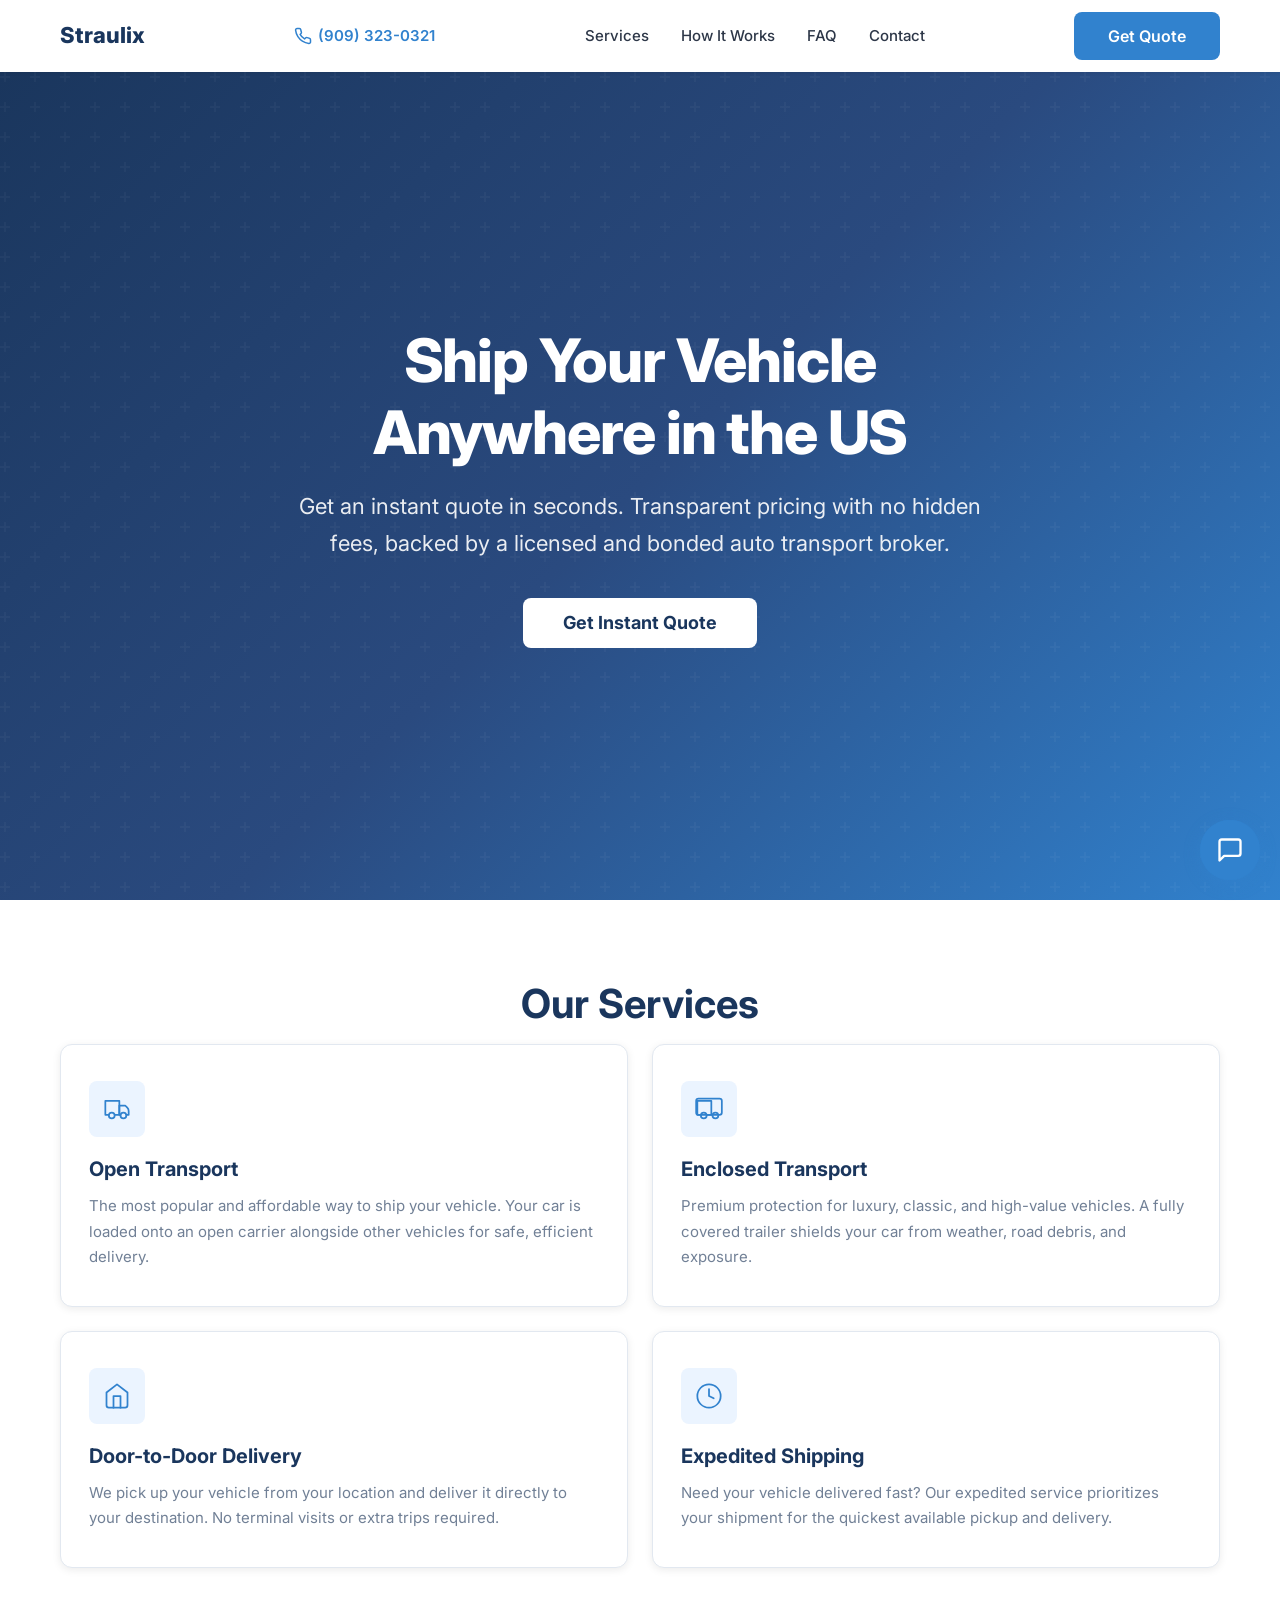
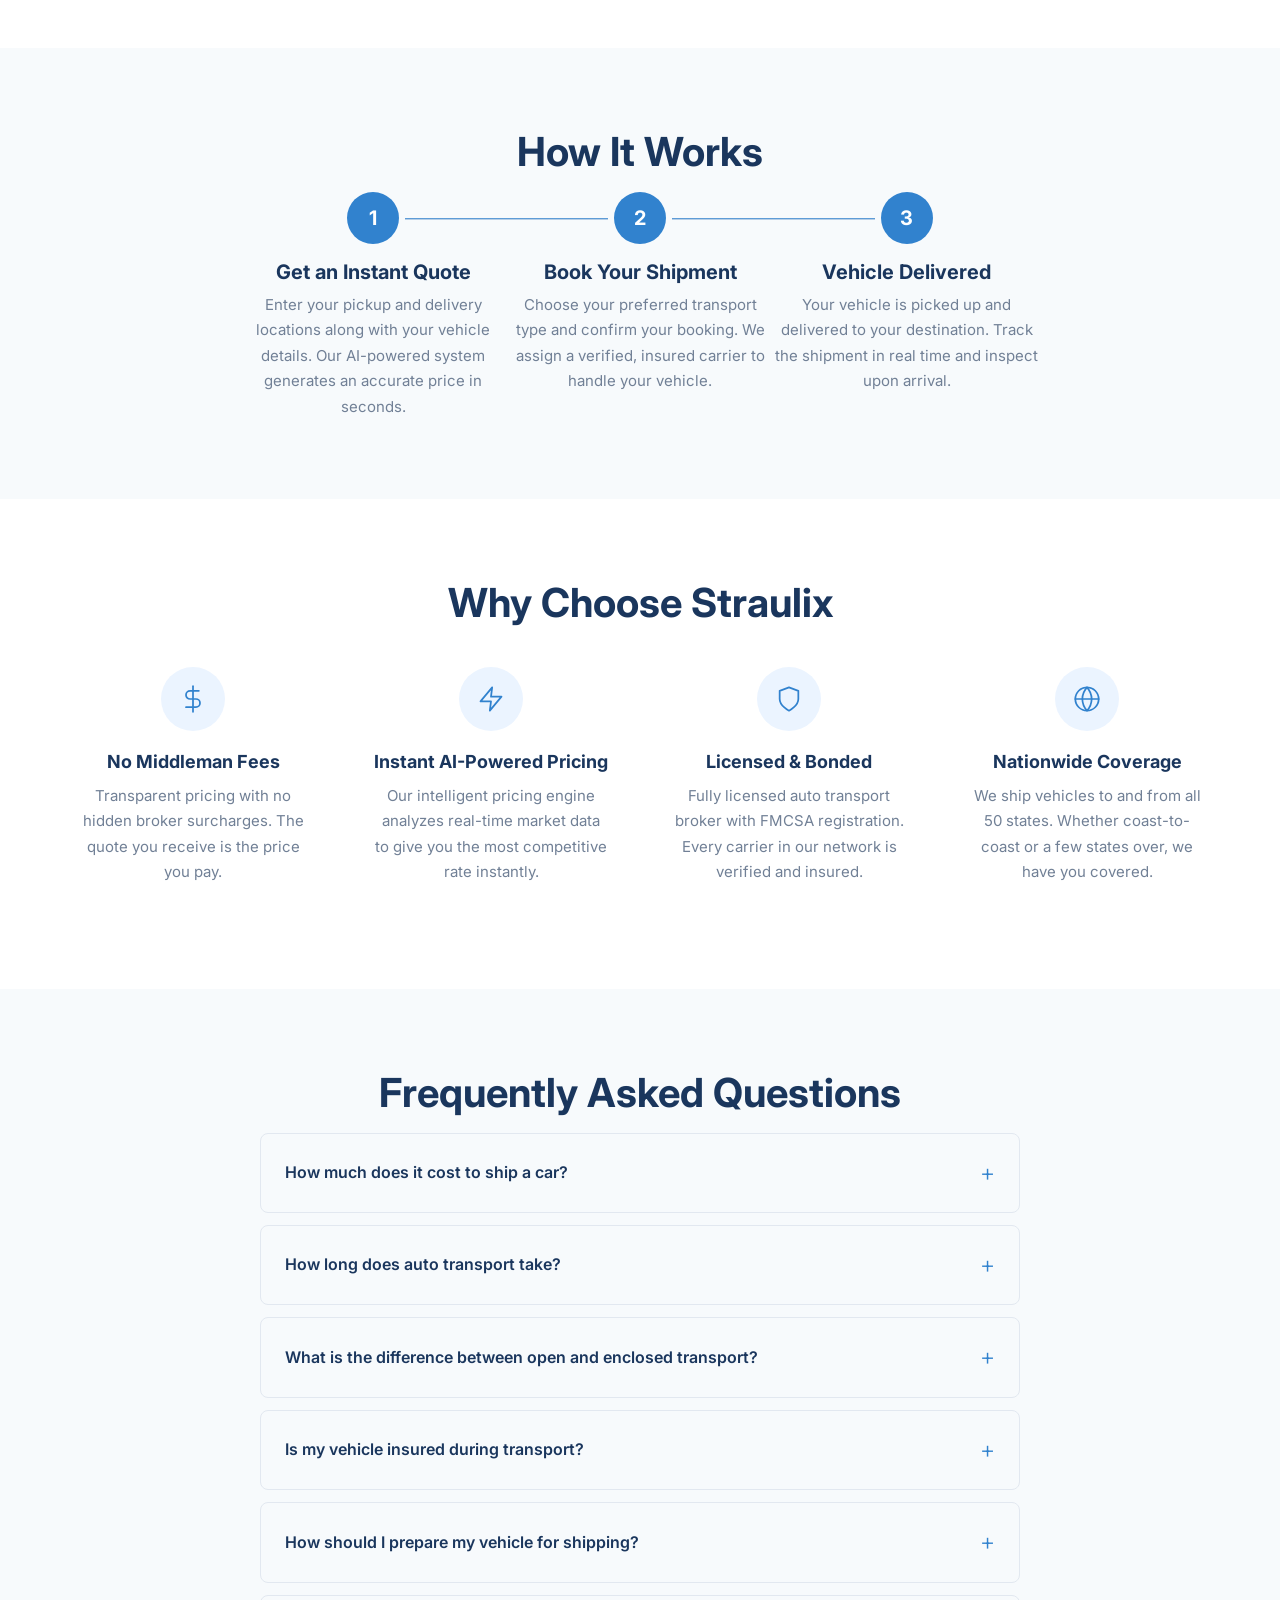
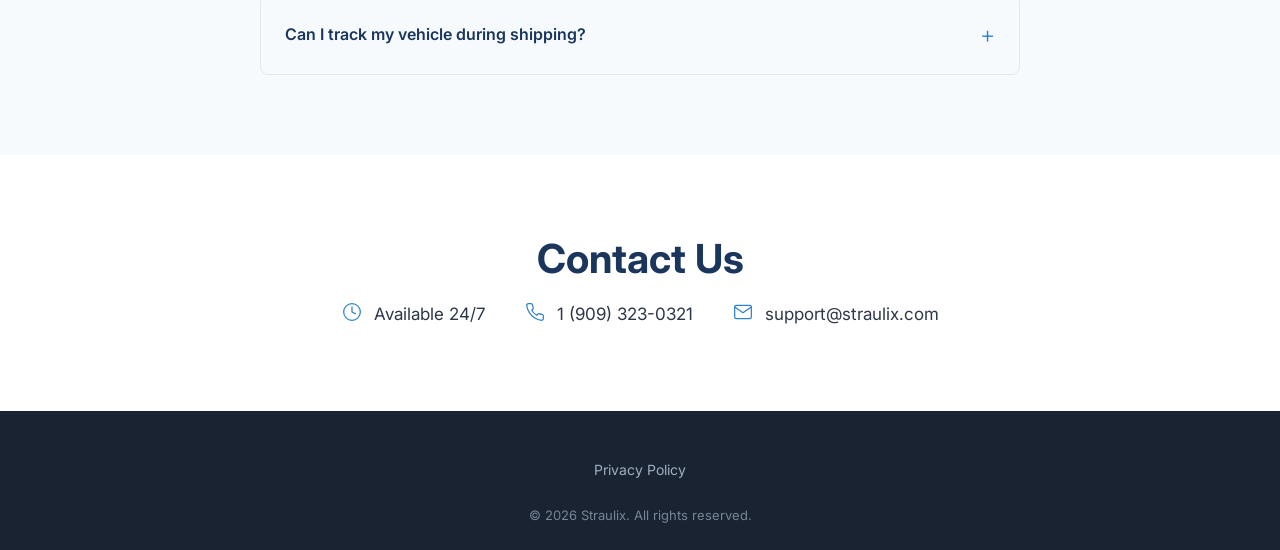
==== index.html @ c7e6e424 "deploy 2026-04-03_19:57:58" ====
<!DOCTYPE html>
<html lang="en">
<head>
	<meta charset="UTF-8">
	<meta name="viewport" content="width=device-width, initial-scale=1.0">
	<title>Straulix - Ship Your Vehicle Anywhere in the US | Licensed Auto Transport Broker</title>
	<meta name="description" content="Straulix is a licensed US auto transport broker offering instant AI-powered quotes, open and enclosed transport, door-to-door delivery, and expedited shipping with no hidden fees.">
	<meta name="robots" content="index, follow">
	<link rel="canonical" href="https://straulix.com/">

	<!-- Open Graph -->
	<meta property="og:type" content="website">
	<meta property="og:title" content="Straulix - Ship Your Vehicle Anywhere in the US">
	<meta property="og:description" content="Licensed US auto transport broker. Get instant AI-powered quotes with no hidden fees. Open and enclosed transport, door-to-door delivery, expedited shipping.">
	<meta property="og:url" content="https://straulix.com/">
	<meta property="og:site_name" content="Straulix">
	<meta property="og:locale" content="en_US">
	<meta property="og:image" content="https://straulix.com/img/og-image.jpg">
	<meta property="og:image:width" content="1200">
	<meta property="og:image:height" content="630">

	<!-- Twitter Card -->
	<meta name="twitter:card" content="summary_large_image">
	<meta name="twitter:title" content="Straulix - Ship Your Vehicle Anywhere in the US">
	<meta name="twitter:description" content="Licensed US auto transport broker. Instant AI-powered quotes, no hidden fees. Open and enclosed transport nationwide.">
	<meta name="twitter:image" content="https://straulix.com/img/og-image.jpg">

	<!-- Sitemap & Robots -->
	<link rel="sitemap" type="application/xml" href="/sitemap.xml">

	<!-- Preconnect to font origins -->
	<link rel="preconnect" href="https://fonts.googleapis.com">
	<link rel="preconnect" href="https://fonts.gstatic.com" crossorigin>
	<link href="https://fonts.googleapis.com/css2?family=Inter:wght@400;500;600;700;800&display=swap" rel="stylesheet">

	<!-- Critical inline CSS for above-fold rendering -->
	<style>
		*,*::before,*::after{box-sizing:border-box;margin:0;padding:0}
		body{font-family:'Inter',system-ui,-apple-system,sans-serif;line-height:1.6;color:#2d3748}
		.header{position:fixed;top:0;left:0;width:100%;height:72px;background:#fff;box-shadow:0 1px 4px rgba(0,0,0,0.08);z-index:1000}
		.header .container{display:flex;align-items:center;justify-content:space-between;height:100%;max-width:1200px;margin:0 auto;padding:0 20px}
		.header__logo{font-size:1.375rem;font-weight:800;color:#1a365d;text-decoration:none}
		.header__phone{display:flex;align-items:center;gap:6px;font-size:0.9375rem;font-weight:600;color:#3182ce;text-decoration:none;white-space:nowrap}
		.header__nav{display:flex;align-items:center;gap:32px}
		.header__nav-link{font-size:0.9375rem;font-weight:500;color:#2d3748;text-decoration:none}
		.header__hamburger{display:none}
		.btn{display:inline-flex;align-items:center;justify-content:center;padding:14px 32px;font-size:1rem;font-weight:600;background:#3182ce;color:#fff;border:none;border-radius:8px;cursor:pointer;text-decoration:none;line-height:1}
		.hero{min-height:calc(100vh - 72px);margin-top:72px;display:flex;align-items:center;justify-content:center;background:linear-gradient(135deg,#1a365d 0%,#2a4a7f 50%,#3182ce 100%);color:#fff;text-align:center;padding:60px 20px}
		.hero__content{max-width:720px}
		.hero__title{font-size:3rem;font-weight:800;color:#fff;margin-bottom:20px;line-height:1.2}
		.hero__subtitle{font-size:1.25rem;opacity:0.9;margin-bottom:36px;line-height:1.7}
		@media(max-width:767px){.header{height:60px}.header__phone{font-size:0.8125rem}.header__nav{display:none}.hero{min-height:auto;margin-top:60px;padding:48px 20px}.hero__title{font-size:2rem}.hero__subtitle{font-size:1rem}}
	</style>

	<!-- Main stylesheet -->
	<link rel="stylesheet" href="css/style.css">

	<!-- Structured Data: LocalBusiness -->
	<script type="application/ld+json">
	{
		"@context": "https://schema.org",
		"@type": "LocalBusiness",
		"name": "Straulix",
		"description": "Licensed US auto transport broker offering instant AI-powered quotes, open and enclosed transport, door-to-door delivery, and expedited shipping.",
		"url": "https://straulix.com",
		"telephone": "+1-909-323-0321",
		"email": "support@straulix.com",
		"address": {
			"@type": "PostalAddress",
			"addressCountry": "US"
		},
		"openingHoursSpecification": [
			{
				"@type": "OpeningHoursSpecification",
				"dayOfWeek": ["Monday", "Tuesday", "Wednesday", "Thursday", "Friday", "Saturday", "Sunday"],
				"opens": "00:00",
				"closes": "23:59"
			}
		],
		"priceRange": "$$",
		"areaServed": {
			"@type": "Country",
			"name": "United States"
		},
		"sameAs": []
	}
	</script>

	<!-- Structured Data: WebSite -->
	<script type="application/ld+json">
	{
		"@context": "https://schema.org",
		"@type": "WebSite",
		"name": "Straulix",
		"url": "https://straulix.com",
		"description": "Licensed US auto transport broker with instant AI-powered pricing.",
		"potentialAction": {
			"@type": "SearchAction",
			"target": "https://straulix.com/?q={search_term_string}",
			"query-input": "required name=search_term_string"
		}
	}
	</script>

	<!-- Structured Data: FAQPage -->
	<script type="application/ld+json">
	{
		"@context": "https://schema.org",
		"@type": "FAQPage",
		"mainEntity": [
			{
				"@type": "Question",
				"name": "How much does it cost to ship a car?",
				"acceptedAnswer": {
					"@type": "Answer",
					"text": "The cost of shipping a car depends on several factors including distance, vehicle size and weight, transport type (open or enclosed), time of year, and route popularity. Short-distance shipments typically start around $300, while cross-country transport ranges from $800 to $1,500 or more. Use our instant quote tool for an accurate price."
				}
			},
			{
				"@type": "Question",
				"name": "How long does auto transport take?",
				"acceptedAnswer": {
					"@type": "Answer",
					"text": "Transit times depend on the distance and route. Local shipments (under 500 miles) usually take 1 to 3 days. Cross-country transport (1,000 to 3,000 miles) typically takes 5 to 10 days. Expedited shipping options are available for faster delivery."
				}
			},
			{
				"@type": "Question",
				"name": "What is the difference between open and enclosed transport?",
				"acceptedAnswer": {
					"@type": "Answer",
					"text": "Open transport uses an open-air carrier, which is the most common and affordable option. Your vehicle is exposed to weather and road debris but is safely secured. Enclosed transport uses a fully covered trailer that shields your vehicle from all elements, making it ideal for luxury, classic, or high-value vehicles."
				}
			},
			{
				"@type": "Question",
				"name": "Is my vehicle insured during transport?",
				"acceptedAnswer": {
					"@type": "Answer",
					"text": "Yes. All carriers in our network carry cargo insurance that covers your vehicle during transit. We verify insurance documentation before assigning any carrier. You will receive proof of insurance and a Bill of Lading before pickup."
				}
			},
			{
				"@type": "Question",
				"name": "How should I prepare my vehicle for shipping?",
				"acceptedAnswer": {
					"@type": "Answer",
					"text": "Remove all personal belongings from the vehicle. Keep the fuel tank at about one-quarter full. Disable any toll transponders and aftermarket alarms. Note any existing damage and take photos for your records. Ensure the vehicle starts and runs so it can be loaded onto the carrier."
				}
			},
			{
				"@type": "Question",
				"name": "Can I track my vehicle during shipping?",
				"acceptedAnswer": {
					"@type": "Answer",
					"text": "Yes. Once your vehicle is picked up, you will receive tracking updates so you can monitor the progress of your shipment. Our support team is also available to provide status updates at any time during transit."
				}
			}
		]
	}
	</script>

	<!-- Structured Data: HowTo -->
	<script type="application/ld+json">
	{
		"@context": "https://schema.org",
		"@type": "HowTo",
		"name": "How to Ship Your Vehicle with Straulix",
		"description": "Ship your vehicle anywhere in the US in three simple steps using Straulix auto transport brokerage.",
		"step": [
			{
				"@type": "HowToStep",
				"position": 1,
				"name": "Get an Instant Quote",
				"text": "Enter your pickup and delivery locations along with your vehicle details to receive an instant, AI-powered price quote with no obligations."
			},
			{
				"@type": "HowToStep",
				"position": 2,
				"name": "Book Your Shipment",
				"text": "Choose your preferred transport option and confirm your booking. We assign a verified, insured carrier to handle your vehicle."
			},
			{
				"@type": "HowToStep",
				"position": 3,
				"name": "Vehicle Delivered",
				"text": "Your vehicle is picked up and delivered to your destination. Track the shipment in real time and inspect your vehicle upon arrival."
			}
		]
	}
	</script>
</head>
<body>

	<!-- Header / Navigation -->
	<header class="header" role="banner">
		<div class="container">
			<a href="/" class="header__logo" aria-label="Straulix Home">Straulix</a>
			<a href="tel:+19093230321" class="header__phone" aria-label="Call us">
				<svg xmlns="http://www.w3.org/2000/svg" width="18" height="18" viewBox="0 0 24 24" fill="none" stroke="currentColor" stroke-width="2" stroke-linecap="round" stroke-linejoin="round"><path d="M22 16.92v3a2 2 0 0 1-2.18 2 19.79 19.79 0 0 1-8.63-3.07 19.5 19.5 0 0 1-6-6 19.79 19.79 0 0 1-3.07-8.67A2 2 0 0 1 4.11 2h3a2 2 0 0 1 2 1.72 12.84 12.84 0 0 0 .7 2.81 2 2 0 0 1-.45 2.11L8.09 9.91a16 16 0 0 0 6 6l1.27-1.27a2 2 0 0 1 2.11-.45 12.84 12.84 0 0 0 2.81.7A2 2 0 0 1 22 16.92z"/></svg>
				(909) 323-0321
			</a>
			<nav class="header__nav" role="navigation" aria-label="Main navigation">
				<a href="#services" class="header__nav-link">Services</a>
				<a href="#how-it-works" class="header__nav-link">How It Works</a>
				<a href="#faq" class="header__nav-link">FAQ</a>
				<a href="#contact" class="header__nav-link">Contact</a>
			</nav>
			<button type="button" class="btn header__cta" onclick="document.querySelector('.chat-widget-toggle').click()">Get Quote</button>
			<button class="header__hamburger" aria-label="Toggle menu" aria-expanded="false">
				<span></span>
				<span></span>
				<span></span>
			</button>
		</div>
	</header>

	<main>

		<!-- Hero Section -->
		<section class="hero" aria-labelledby="hero-title">
			<div class="hero__content">
				<h1 id="hero-title" class="hero__title">Ship Your Vehicle Anywhere in the US</h1>
				<p class="hero__subtitle">
					Get an instant quote in seconds. Transparent pricing with no hidden fees,
					backed by a licensed and bonded auto transport broker.
				</p>
				<button type="button" class="hero__cta" onclick="document.querySelector('.chat-widget-toggle').click()">Get Instant Quote</button>
			</div>
		</section>

		<!-- Services Section -->
		<section id="services" class="section" aria-labelledby="services-title">
			<div class="container">
				<h2 id="services-title" class="section__title">Our Services</h2>
				<div class="services__grid">

					<article class="services__card">
						<div class="services__icon" aria-hidden="true">
							<svg xmlns="http://www.w3.org/2000/svg" width="28" height="28" viewBox="0 0 24 24" fill="none" stroke="currentColor" stroke-width="1.5" stroke-linecap="round" stroke-linejoin="round">
								<path d="M10 17h4V5H2v12h3"/>
								<path d="M20 17h2v-3.34a4 4 0 0 0-1.17-2.83L19 9h-5v8h1"/>
								<circle cx="7.5" cy="17.5" r="2.5"/>
								<circle cx="17.5" cy="17.5" r="2.5"/>
							</svg>
						</div>
						<h3 class="services__card-title">Open Transport</h3>
						<p class="services__card-desc">
							The most popular and affordable way to ship your vehicle. Your car is loaded onto
							an open carrier alongside other vehicles for safe, efficient delivery.
						</p>
					</article>

					<article class="services__card">
						<div class="services__icon" aria-hidden="true">
							<svg xmlns="http://www.w3.org/2000/svg" width="28" height="28" viewBox="0 0 24 24" fill="none" stroke="currentColor" stroke-width="1.5" stroke-linecap="round" stroke-linejoin="round">
								<rect x="1" y="3" width="22" height="14" rx="2" ry="2"/>
								<path d="M10 17h4V5H2v12h3"/>
								<circle cx="7.5" cy="17.5" r="2.5"/>
								<circle cx="17.5" cy="17.5" r="2.5"/>
							</svg>
						</div>
						<h3 class="services__card-title">Enclosed Transport</h3>
						<p class="services__card-desc">
							Premium protection for luxury, classic, and high-value vehicles. A fully covered
							trailer shields your car from weather, road debris, and exposure.
						</p>
					</article>

					<article class="services__card">
						<div class="services__icon" aria-hidden="true">
							<svg xmlns="http://www.w3.org/2000/svg" width="28" height="28" viewBox="0 0 24 24" fill="none" stroke="currentColor" stroke-width="1.5" stroke-linecap="round" stroke-linejoin="round">
								<path d="M3 9l9-7 9 7v11a2 2 0 0 1-2 2H5a2 2 0 0 1-2-2z"/>
								<polyline points="9 22 9 12 15 12 15 22"/>
							</svg>
						</div>
						<h3 class="services__card-title">Door-to-Door Delivery</h3>
						<p class="services__card-desc">
							We pick up your vehicle from your location and deliver it directly to your
							destination. No terminal visits or extra trips required.
						</p>
					</article>

					<article class="services__card">
						<div class="services__icon" aria-hidden="true">
							<svg xmlns="http://www.w3.org/2000/svg" width="28" height="28" viewBox="0 0 24 24" fill="none" stroke="currentColor" stroke-width="1.5" stroke-linecap="round" stroke-linejoin="round">
								<circle cx="12" cy="12" r="10"/>
								<polyline points="12 6 12 12 16 14"/>
							</svg>
						</div>
						<h3 class="services__card-title">Expedited Shipping</h3>
						<p class="services__card-desc">
							Need your vehicle delivered fast? Our expedited service prioritizes your
							shipment for the quickest available pickup and delivery.
						</p>
					</article>

				</div>
			</div>
		</section>

		<!-- How It Works Section -->
		<section id="how-it-works" class="section section--alt" aria-labelledby="how-it-works-title">
			<div class="container">
				<h2 id="how-it-works-title" class="section__title">How It Works</h2>
				<div class="how-it-works__steps">

					<div class="how-it-works__step">
						<span class="how-it-works__number" aria-hidden="true">1</span>
						<div class="how-it-works__step-content">
							<h3 class="how-it-works__step-title">Get an Instant Quote</h3>
							<p class="how-it-works__step-desc">
								Enter your pickup and delivery locations along with your vehicle details.
								Our AI-powered system generates an accurate price in seconds.
							</p>
						</div>
					</div>

					<div class="how-it-works__step">
						<span class="how-it-works__number" aria-hidden="true">2</span>
						<div class="how-it-works__step-content">
							<h3 class="how-it-works__step-title">Book Your Shipment</h3>
							<p class="how-it-works__step-desc">
								Choose your preferred transport type and confirm your booking.
								We assign a verified, insured carrier to handle your vehicle.
							</p>
						</div>
					</div>

					<div class="how-it-works__step">
						<span class="how-it-works__number" aria-hidden="true">3</span>
						<div class="how-it-works__step-content">
							<h3 class="how-it-works__step-title">Vehicle Delivered</h3>
							<p class="how-it-works__step-desc">
								Your vehicle is picked up and delivered to your destination.
								Track the shipment in real time and inspect upon arrival.
							</p>
						</div>
					</div>

				</div>
			</div>
		</section>

		<!-- Why Choose Us Section -->
		<section class="section" aria-labelledby="why-choose-title">
			<div class="container">
				<h2 id="why-choose-title" class="section__title">Why Choose Straulix</h2>
				<div class="why-choose__grid">

					<div class="why-choose__item">
						<div class="why-choose__icon" aria-hidden="true">
							<svg xmlns="http://www.w3.org/2000/svg" width="28" height="28" viewBox="0 0 24 24" fill="none" stroke="currentColor" stroke-width="1.5" stroke-linecap="round" stroke-linejoin="round">
								<line x1="12" y1="1" x2="12" y2="23"/>
								<path d="M17 5H9.5a3.5 3.5 0 0 0 0 7h5a3.5 3.5 0 0 1 0 7H6"/>
							</svg>
						</div>
						<h3 class="why-choose__title">No Middleman Fees</h3>
						<p class="why-choose__desc">
							Transparent pricing with no hidden broker surcharges. The quote you
							receive is the price you pay.
						</p>
					</div>

					<div class="why-choose__item">
						<div class="why-choose__icon" aria-hidden="true">
							<svg xmlns="http://www.w3.org/2000/svg" width="28" height="28" viewBox="0 0 24 24" fill="none" stroke="currentColor" stroke-width="1.5" stroke-linecap="round" stroke-linejoin="round">
								<polygon points="13 2 3 14 12 14 11 22 21 10 12 10 13 2"/>
							</svg>
						</div>
						<h3 class="why-choose__title">Instant AI-Powered Pricing</h3>
						<p class="why-choose__desc">
							Our intelligent pricing engine analyzes real-time market data to give you
							the most competitive rate instantly.
						</p>
					</div>

					<div class="why-choose__item">
						<div class="why-choose__icon" aria-hidden="true">
							<svg xmlns="http://www.w3.org/2000/svg" width="28" height="28" viewBox="0 0 24 24" fill="none" stroke="currentColor" stroke-width="1.5" stroke-linecap="round" stroke-linejoin="round">
								<path d="M12 22s8-4 8-10V5l-8-3-8 3v7c0 6 8 10 8 10z"/>
							</svg>
						</div>
						<h3 class="why-choose__title">Licensed &amp; Bonded</h3>
						<p class="why-choose__desc">
							Fully licensed auto transport broker with FMCSA registration. Every carrier
							in our network is verified and insured.
						</p>
					</div>

					<div class="why-choose__item">
						<div class="why-choose__icon" aria-hidden="true">
							<svg xmlns="http://www.w3.org/2000/svg" width="28" height="28" viewBox="0 0 24 24" fill="none" stroke="currentColor" stroke-width="1.5" stroke-linecap="round" stroke-linejoin="round">
								<circle cx="12" cy="12" r="10"/>
								<line x1="2" y1="12" x2="22" y2="12"/>
								<path d="M12 2a15.3 15.3 0 0 1 4 10 15.3 15.3 0 0 1-4 10 15.3 15.3 0 0 1-4-10 15.3 15.3 0 0 1 4-10z"/>
							</svg>
						</div>
						<h3 class="why-choose__title">Nationwide Coverage</h3>
						<p class="why-choose__desc">
							We ship vehicles to and from all 50 states. Whether coast-to-coast or
							a few states over, we have you covered.
						</p>
					</div>

				</div>
			</div>
		</section>

		<!-- FAQ Section -->
		<section id="faq" class="section section--alt" aria-labelledby="faq-title">
			<div class="container">
				<h2 id="faq-title" class="section__title">Frequently Asked Questions</h2>
				<div class="faq__list">

					<details class="faq__item">
						<summary class="faq__question">How much does it cost to ship a car?</summary>
						<div class="faq__answer">
							<p>
								The cost of shipping a car depends on several factors including distance,
								vehicle size and weight, transport type (open or enclosed), time of year,
								and route popularity. Short-distance shipments typically start around $300,
								while cross-country transport ranges from $800 to $1,500 or more.
								Use our instant quote tool for an accurate price.
							</p>
						</div>
					</details>

					<details class="faq__item">
						<summary class="faq__question">How long does auto transport take?</summary>
						<div class="faq__answer">
							<p>
								Transit times depend on the distance and route. Local shipments (under 500 miles)
								usually take 1 to 3 days. Cross-country transport (1,000 to 3,000 miles) typically
								takes 5 to 10 days. Expedited shipping options are available for faster delivery.
							</p>
						</div>
					</details>

					<details class="faq__item">
						<summary class="faq__question">What is the difference between open and enclosed transport?</summary>
						<div class="faq__answer">
							<p>
								Open transport uses an open-air carrier, which is the most common and affordable option.
								Your vehicle is exposed to weather and road debris but is safely secured. Enclosed
								transport uses a fully covered trailer that shields your vehicle from all elements,
								making it ideal for luxury, classic, or high-value vehicles.
							</p>
						</div>
					</details>

					<details class="faq__item">
						<summary class="faq__question">Is my vehicle insured during transport?</summary>
						<div class="faq__answer">
							<p>
								Yes. All carriers in our network carry cargo insurance that covers your vehicle
								during transit. We verify insurance documentation before assigning any carrier.
								You will receive proof of insurance and a Bill of Lading before pickup.
							</p>
						</div>
					</details>

					<details class="faq__item">
						<summary class="faq__question">How should I prepare my vehicle for shipping?</summary>
						<div class="faq__answer">
							<p>
								Remove all personal belongings from the vehicle. Keep the fuel tank at about
								one-quarter full. Disable any toll transponders and aftermarket alarms. Note any
								existing damage and take photos for your records. Ensure the vehicle starts and
								runs so it can be loaded onto the carrier.
							</p>
						</div>
					</details>

					<details class="faq__item">
						<summary class="faq__question">Can I track my vehicle during shipping?</summary>
						<div class="faq__answer">
							<p>
								Yes. Once your vehicle is picked up, you will receive tracking updates so you can
								monitor the progress of your shipment. Our support team is also available to provide
								status updates at any time during transit.
							</p>
						</div>
					</details>

				</div>
			</div>
		</section>

		<!-- Contact Section -->
		<section id="contact" class="section contact" aria-labelledby="contact-title">
			<div class="container">
				<h2 id="contact-title" class="section__title">Contact Us</h2>
				<div class="contact__info">

					<div class="contact__item">
						<span class="contact__item-icon" aria-hidden="true">
							<svg xmlns="http://www.w3.org/2000/svg" width="20" height="20" viewBox="0 0 24 24" fill="none" stroke="currentColor" stroke-width="1.5" stroke-linecap="round" stroke-linejoin="round">
								<circle cx="12" cy="12" r="10"/>
								<polyline points="12 6 12 12 16 14"/>
							</svg>
						</span>
						<span>Available 24/7</span>
					</div>

					<div class="contact__item">
						<span class="contact__item-icon" aria-hidden="true">
							<svg xmlns="http://www.w3.org/2000/svg" width="20" height="20" viewBox="0 0 24 24" fill="none" stroke="currentColor" stroke-width="1.5" stroke-linecap="round" stroke-linejoin="round">
								<path d="M22 16.92v3a2 2 0 0 1-2.18 2 19.79 19.79 0 0 1-8.63-3.07 19.5 19.5 0 0 1-6-6 19.79 19.79 0 0 1-3.07-8.67A2 2 0 0 1 4.11 2h3a2 2 0 0 1 2 1.72 12.84 12.84 0 0 0 .7 2.81 2 2 0 0 1-.45 2.11L8.09 9.91a16 16 0 0 0 6 6l1.27-1.27a2 2 0 0 1 2.11-.45 12.84 12.84 0 0 0 2.81.7A2 2 0 0 1 22 16.92z"/>
							</svg>
						</span>
						<a href="tel:+19093230321">1 (909) 323-0321</a>
					</div>

					<div class="contact__item">
						<span class="contact__item-icon" aria-hidden="true">
							<svg xmlns="http://www.w3.org/2000/svg" width="20" height="20" viewBox="0 0 24 24" fill="none" stroke="currentColor" stroke-width="1.5" stroke-linecap="round" stroke-linejoin="round">
								<path d="M4 4h16c1.1 0 2 .9 2 2v12c0 1.1-.9 2-2 2H4c-1.1 0-2-.9-2-2V6c0-1.1.9-2 2-2z"/>
								<polyline points="22,6 12,13 2,6"/>
							</svg>
						</span>
						<a href="mailto:support@straulix.com">support@straulix.com</a>
					</div>

				</div>
			</div>
		</section>

	</main>

	<!-- Footer -->
	<footer class="footer" role="contentinfo">
		<div class="container">
			<div class="footer__links">
				<a href="/privacy.html" class="footer__link">Privacy Policy</a>
			</div>
			<p class="footer__copy">&copy; 2026 Straulix. All rights reserved.</p>
		</div>
	</footer>

	<!-- Chatbot Widget Container -->
	<div id="chat-widget-root" class="chat-widget-container" aria-label="Chat widget"></div>

	<!-- Chatbot Widget Script -->
	<script src="js/chat-widget.js" defer></script>

</body>
</html>
---- css/style.css ----
/* ============================================================
   Straulix Auto Transport - Main Stylesheet
   ============================================================ */

/* ----- CSS Custom Properties ----- */
:root {
	--color-primary: #1a365d;
	--color-primary-light: #2a4a7f;
	--color-accent: #3182ce;
	--color-accent-hover: #2b6cb0;
	--color-accent-light: #ebf4ff;
	--color-white: #ffffff;
	--color-bg-alt: #f7fafc;
	--color-text: #2d3748;
	--color-text-light: #718096;
	--color-border: #e2e8f0;
	--color-footer-bg: #1a2332;
	--color-footer-text: #a0aec0;
	--color-shadow: rgba(0, 0, 0, 0.08);
	--color-shadow-heavy: rgba(0, 0, 0, 0.15);

	--font-family:
		'Inter', -apple-system, BlinkMacSystemFont, 'Segoe UI', Roboto, Oxygen,
		Ubuntu, Cantarell, 'Helvetica Neue', sans-serif;

	--header-height: 72px;
	--container-width: 1200px;
	--radius: 8px;
	--radius-lg: 12px;
	--transition: 0.3s ease;
}

/* ----- Reset & Base ----- */
*,
*::before,
*::after {
	box-sizing: border-box;
	margin: 0;
	padding: 0;
}

html {
	scroll-behavior: smooth;
	-webkit-text-size-adjust: 100%;
}

body {
	font-family: var(--font-family);
	font-size: 16px;
	line-height: 1.6;
	color: var(--color-text);
	background-color: var(--color-white);
	-webkit-font-smoothing: antialiased;
	-moz-osx-font-smoothing: grayscale;
}

img {
	max-width: 100%;
	height: auto;
	display: block;
}

a {
	color: var(--color-accent);
	text-decoration: none;
	transition: color var(--transition);
}

a:hover {
	color: var(--color-accent-hover);
}

ul,
ol {
	list-style: none;
}

h1,
h2,
h3,
h4,
h5,
h6 {
	line-height: 1.2;
	font-weight: 700;
	color: var(--color-primary);
}

/* ----- Utility Classes ----- */
.container {
	width: 100%;
	max-width: var(--container-width);
	margin: 0 auto;
	padding: 0 20px;
}

.section {
	padding: 80px 0;
}

.section--alt {
	background-color: var(--color-bg-alt);
}

.section__title {
	font-size: 2rem;
	text-align: center;
	margin-bottom: 16px;
}

.section__subtitle {
	font-size: 1.125rem;
	text-align: center;
	color: var(--color-text-light);
	max-width: 640px;
	margin: 0 auto 48px;
}

.btn {
	display: inline-flex;
	align-items: center;
	justify-content: center;
	padding: 14px 32px;
	font-family: var(--font-family);
	font-size: 1rem;
	font-weight: 600;
	border: 2px solid transparent;
	border-radius: var(--radius);
	cursor: pointer;
	transition:
		background-color var(--transition),
		color var(--transition),
		border-color var(--transition),
		transform var(--transition),
		box-shadow var(--transition);
	background-color: var(--color-accent);
	color: var(--color-white);
	line-height: 1;
}

.btn:hover {
	background-color: var(--color-accent-hover);
	transform: translateY(-1px);
	box-shadow: 0 4px 12px rgba(49, 130, 206, 0.35);
}

.btn:active {
	transform: translateY(0);
}

.btn-outline {
	display: inline-flex;
	align-items: center;
	justify-content: center;
	padding: 14px 32px;
	font-family: var(--font-family);
	font-size: 1rem;
	font-weight: 600;
	border: 2px solid var(--color-accent);
	border-radius: var(--radius);
	cursor: pointer;
	transition:
		background-color var(--transition),
		color var(--transition),
		border-color var(--transition),
		transform var(--transition);
	background-color: transparent;
	color: var(--color-accent);
	line-height: 1;
}

.btn-outline:hover {
	background-color: var(--color-accent);
	color: var(--color-white);
	transform: translateY(-1px);
}

.btn-outline:active {
	transform: translateY(0);
}

.visually-hidden {
	position: absolute;
	width: 1px;
	height: 1px;
	padding: 0;
	margin: -1px;
	overflow: hidden;
	clip: rect(0, 0, 0, 0);
	white-space: nowrap;
	border: 0;
}

/* ============================================================
   1. Header / Navigation
   ============================================================ */
.header {
	position: fixed;
	top: 0;
	left: 0;
	width: 100%;
	height: var(--header-height);
	background-color: var(--color-white);
	box-shadow: 0 1px 4px var(--color-shadow);
	z-index: 1000;
}

.header .container {
	display: flex;
	align-items: center;
	justify-content: space-between;
	height: 100%;
}

.header__logo {
	display: flex;
	align-items: center;
	gap: 10px;
	font-size: 1.375rem;
	font-weight: 800;
	color: var(--color-primary);
	text-decoration: none;
	flex-shrink: 0;
}

.header__logo img {
	height: 40px;
	width: auto;
}

.header__nav {
	display: flex;
	align-items: center;
	gap: 32px;
}

.header__nav-link {
	font-size: 0.9375rem;
	font-weight: 500;
	color: var(--color-text);
	text-decoration: none;
	position: relative;
	padding: 4px 0;
}

.header__nav-link::after {
	content: '';
	position: absolute;
	bottom: -2px;
	left: 0;
	width: 0;
	height: 2px;
	background-color: var(--color-accent);
	transition: width var(--transition);
}

.header__nav-link:hover {
	color: var(--color-accent);
}

.header__nav-link:hover::after {
	width: 100%;
}

.header__phone {
	display: flex;
	align-items: center;
	gap: 6px;
	font-size: 0.9375rem;
	font-weight: 600;
	color: var(--color-accent);
	text-decoration: none;
	white-space: nowrap;
	transition: color var(--transition);
}

.header__phone:hover {
	color: var(--color-accent-hover);
}

.header__phone svg {
	flex-shrink: 0;
}

.header__cta {
	flex-shrink: 0;
}

/* Hamburger Menu */
.header__hamburger {
	display: none;
	flex-direction: column;
	justify-content: center;
	gap: 5px;
	width: 32px;
	height: 32px;
	background: none;
	border: none;
	cursor: pointer;
	padding: 0;
}

.header__hamburger span {
	display: block;
	width: 24px;
	height: 2px;
	background-color: var(--color-primary);
	border-radius: 2px;
	transition:
		transform var(--transition),
		opacity var(--transition);
}

.header__hamburger.active span:nth-child(1) {
	transform: translateY(7px) rotate(45deg);
}

.header__hamburger.active span:nth-child(2) {
	opacity: 0;
}

.header__hamburger.active span:nth-child(3) {
	transform: translateY(-7px) rotate(-45deg);
}

/* ============================================================
   2. Hero
   ============================================================ */
.hero {
	min-height: calc(100vh - var(--header-height));
	margin-top: var(--header-height);
	display: flex;
	align-items: center;
	justify-content: center;
	background: linear-gradient(
		135deg,
		var(--color-primary) 0%,
		var(--color-primary-light) 50%,
		var(--color-accent) 100%
	);
	color: var(--color-white);
	text-align: center;
	padding: 60px 20px;
	position: relative;
	overflow: hidden;
}

.hero::before {
	content: '';
	position: absolute;
	top: 0;
	left: 0;
	width: 100%;
	height: 100%;
	background: url("data:image/svg+xml,%3Csvg width='60' height='60' viewBox='0 0 60 60' xmlns='http://www.w3.org/2000/svg'%3E%3Cg fill='none' fill-rule='evenodd'%3E%3Cg fill='%23ffffff' fill-opacity='0.03'%3E%3Cpath d='M36 34v-4h-2v4h-4v2h4v4h2v-4h4v-2h-4zm0-30V0h-2v4h-4v2h4v4h2V6h4V4h-4zM6 34v-4H4v4H0v2h4v4h2v-4h4v-2H6zM6 4V0H4v4H0v2h4v4h2V6h4V4H6z'/%3E%3C/g%3E%3C/g%3E%3C/svg%3E");
	pointer-events: none;
}

.hero__content {
	position: relative;
	z-index: 1;
	max-width: 720px;
}

.hero__title {
	font-size: 3rem;
	font-weight: 800;
	color: var(--color-white);
	margin-bottom: 20px;
	letter-spacing: -0.02em;
}

.hero__subtitle {
	font-size: 1.25rem;
	opacity: 0.9;
	margin-bottom: 36px;
	line-height: 1.7;
}

.hero__cta {
	display: inline-flex;
	align-items: center;
	justify-content: center;
	padding: 16px 40px;
	font-family: var(--font-family);
	font-size: 1.125rem;
	font-weight: 700;
	background-color: var(--color-white);
	color: var(--color-primary);
	border: none;
	border-radius: var(--radius);
	cursor: pointer;
	transition:
		transform var(--transition),
		box-shadow var(--transition);
	text-decoration: none;
	line-height: 1;
}

.hero__cta:hover {
	transform: translateY(-2px);
	box-shadow: 0 8px 24px rgba(0, 0, 0, 0.2);
	color: var(--color-primary);
}

.hero__cta:active {
	transform: translateY(0);
}

/* ============================================================
   3. Services
   ============================================================ */
.services__grid {
	display: grid;
	grid-template-columns: 1fr;
	gap: 24px;
}

.services__card {
	background-color: var(--color-white);
	border-radius: var(--radius-lg);
	padding: 36px 28px;
	box-shadow: 0 2px 8px var(--color-shadow);
	transition:
		transform var(--transition),
		box-shadow var(--transition);
	border: 1px solid var(--color-border);
}

.services__card:hover {
	transform: translateY(-4px);
	box-shadow: 0 8px 24px var(--color-shadow-heavy);
}

.services__icon {
	width: 56px;
	height: 56px;
	border-radius: var(--radius);
	background-color: var(--color-accent-light);
	display: flex;
	align-items: center;
	justify-content: center;
	margin-bottom: 20px;
	font-size: 1.5rem;
	color: var(--color-accent);
}

.services__card-title {
	font-size: 1.25rem;
	margin-bottom: 12px;
}

.services__card-desc {
	font-size: 0.9375rem;
	color: var(--color-text-light);
	line-height: 1.7;
}

/* ============================================================
   4. How It Works
   ============================================================ */
.how-it-works__steps {
	display: flex;
	flex-direction: column;
	gap: 48px;
	position: relative;
	max-width: 800px;
	margin: 0 auto;
}

.how-it-works__step {
	display: flex;
	align-items: flex-start;
	gap: 24px;
	position: relative;
}

.how-it-works__number {
	width: 52px;
	height: 52px;
	min-width: 52px;
	border-radius: 50%;
	background-color: var(--color-accent);
	color: var(--color-white);
	display: flex;
	align-items: center;
	justify-content: center;
	font-size: 1.25rem;
	font-weight: 700;
	position: relative;
	z-index: 1;
}

.how-it-works__step-content {
	flex: 1;
	padding-top: 4px;
}

.how-it-works__step-title {
	font-size: 1.25rem;
	margin-bottom: 8px;
}

.how-it-works__step-desc {
	font-size: 0.9375rem;
	color: var(--color-text-light);
	line-height: 1.7;
}

/* Connecting line between steps */
.how-it-works__step:not(:last-child)::after {
	content: '';
	position: absolute;
	top: 52px;
	left: 26px;
	width: 2px;
	height: calc(100% + 48px - 52px);
	background: linear-gradient(
		to bottom,
		var(--color-accent),
		var(--color-border)
	);
	z-index: 0;
}

/* ============================================================
   5. Why Choose Us
   ============================================================ */
.why-choose__grid {
	display: grid;
	grid-template-columns: 1fr;
	gap: 32px;
}

.why-choose__item {
	text-align: center;
	padding: 24px 16px;
}

.why-choose__icon {
	width: 64px;
	height: 64px;
	border-radius: 50%;
	background-color: var(--color-accent-light);
	display: flex;
	align-items: center;
	justify-content: center;
	margin: 0 auto 20px;
	font-size: 1.5rem;
	color: var(--color-accent);
}

.why-choose__title {
	font-size: 1.125rem;
	margin-bottom: 10px;
}

.why-choose__desc {
	font-size: 0.9375rem;
	color: var(--color-text-light);
	line-height: 1.7;
	max-width: 280px;
	margin: 0 auto;
}

/* ============================================================
   6. FAQ
   ============================================================ */
.faq__list {
	max-width: 760px;
	margin: 0 auto;
	display: flex;
	flex-direction: column;
	gap: 12px;
}

.faq__item {
	border: 1px solid var(--color-border);
	border-radius: var(--radius);
	overflow: hidden;
	transition: border-color var(--transition);
}

.faq__item:hover {
	border-color: var(--color-accent);
}

.faq__item[open] {
	border-color: var(--color-accent);
}

.faq__question {
	padding: 20px 24px;
	font-size: 1rem;
	font-weight: 600;
	color: var(--color-primary);
	cursor: pointer;
	list-style: none;
	display: flex;
	align-items: center;
	justify-content: space-between;
	gap: 16px;
	transition: background-color var(--transition);
	user-select: none;
}

.faq__question::-webkit-details-marker {
	display: none;
}

.faq__question::marker {
	content: '';
}

.faq__question::after {
	content: '+';
	font-size: 1.5rem;
	font-weight: 300;
	color: var(--color-accent);
	flex-shrink: 0;
	transition: transform var(--transition);
}

.faq__item[open] .faq__question::after {
	content: '\2212';
	transform: rotate(180deg);
}

.faq__question:hover {
	background-color: var(--color-bg-alt);
}

.faq__answer {
	padding: 0 24px 20px;
	font-size: 0.9375rem;
	color: var(--color-text-light);
	line-height: 1.8;
}

/* ============================================================
   7. Contact
   ============================================================ */
.contact {
	text-align: center;
}

.contact__info {
	max-width: 600px;
	margin: 0 auto;
	display: flex;
	flex-direction: column;
	gap: 20px;
}

.contact__item {
	display: flex;
	align-items: center;
	justify-content: center;
	gap: 12px;
	font-size: 1.0625rem;
	color: var(--color-text);
}

.contact__item-icon {
	font-size: 1.25rem;
	color: var(--color-accent);
	flex-shrink: 0;
}

.contact__item a {
	color: var(--color-text);
}

.contact__item a:hover {
	color: var(--color-accent);
}

/* ============================================================
   8. Footer
   ============================================================ */
.footer {
	background-color: var(--color-footer-bg);
	color: var(--color-footer-text);
	padding: 48px 0 24px;
}

.footer .container {
	display: flex;
	flex-direction: column;
	align-items: center;
	gap: 24px;
}

.footer__links {
	display: flex;
	flex-wrap: wrap;
	justify-content: center;
	gap: 24px;
}

.footer__link {
	color: var(--color-footer-text);
	font-size: 0.875rem;
	transition: color var(--transition);
}

.footer__link:hover {
	color: var(--color-white);
}

.footer__copy {
	font-size: 0.8125rem;
	color: var(--color-footer-text);
	text-align: center;
	opacity: 0.7;
}

/* ============================================================
   9. Chat Widget
   ============================================================ */

/* --- Floating Toggle Button --- */
.chat-widget-toggle {
	position: fixed;
	bottom: 20px;
	right: 20px;
	width: 60px;
	height: 60px;
	border-radius: 50%;
	background-color: var(--color-accent);
	color: var(--color-white);
	border: none;
	cursor: pointer;
	display: flex;
	align-items: center;
	justify-content: center;
	font-size: 1.5rem;
	z-index: 9999;
	box-shadow: 0 4px 16px rgba(49, 130, 206, 0.4);
	transition:
		transform var(--transition),
		box-shadow var(--transition);
}

.chat-widget-toggle:hover {
	transform: scale(1.08);
	box-shadow: 0 6px 24px rgba(49, 130, 206, 0.5);
}

/* Pulse animation */
.chat-widget-toggle::before {
	content: '';
	position: absolute;
	width: 100%;
	height: 100%;
	border-radius: 50%;
	background-color: var(--color-accent);
	animation: chat-pulse 2s ease-in-out infinite;
	z-index: -1;
}

@keyframes chat-pulse {
	0% {
		transform: scale(1);
		opacity: 0.5;
	}
	50% {
		transform: scale(1.3);
		opacity: 0;
	}
	100% {
		transform: scale(1);
		opacity: 0;
	}
}

/* --- Chat Window --- */
.chat-widget-window {
	position: fixed;
	bottom: 92px;
	right: 20px;
	width: 400px;
	max-height: 600px;
	height: 600px;
	background-color: var(--color-white);
	border-radius: var(--radius-lg);
	box-shadow: 0 12px 48px rgba(0, 0, 0, 0.18);
	z-index: 9999;
	display: flex;
	flex-direction: column;
	overflow: hidden;
	opacity: 0;
	transform: translateY(16px) scale(0.95);
	pointer-events: none;
	transition:
		opacity 0.25s ease,
		transform 0.25s ease;
}

.chat-widget-window.open {
	opacity: 1;
	transform: translateY(0) scale(1);
	pointer-events: auto;
}

/* Chat Header */
.chat-widget-header {
	display: flex;
	align-items: center;
	justify-content: space-between;
	padding: 16px 20px;
	background-color: var(--color-primary);
	color: var(--color-white);
	flex-shrink: 0;
}

.chat-widget-header-title {
	font-size: 1rem;
	font-weight: 600;
}

.chat-widget-header-actions {
	display: flex;
	align-items: center;
	gap: 8px;
}

.chat-widget-reset {
	width: 32px;
	height: 32px;
	border-radius: 50%;
	background: rgba(255, 255, 255, 0.15);
	color: var(--color-white);
	border: none;
	cursor: pointer;
	display: flex;
	align-items: center;
	justify-content: center;
	transition: background-color var(--transition);
	line-height: 1;
}

.chat-widget-reset:hover {
	background: rgba(255, 255, 255, 0.3);
}

.chat-widget-close {
	width: 32px;
	height: 32px;
	border-radius: 50%;
	background: rgba(255, 255, 255, 0.15);
	color: var(--color-white);
	border: none;
	cursor: pointer;
	display: flex;
	align-items: center;
	justify-content: center;
	font-size: 1.125rem;
	transition: background-color var(--transition);
	line-height: 1;
}

.chat-widget-close:hover {
	background: rgba(255, 255, 255, 0.3);
}

/* Messages Area */
.chat-widget-messages {
	flex: 1;
	overflow-y: auto;
	padding: 16px 16px 8px;
	display: flex;
	flex-direction: column;
	gap: 12px;
	scroll-behavior: smooth;
}

.chat-widget-messages::-webkit-scrollbar {
	width: 4px;
}

.chat-widget-messages::-webkit-scrollbar-track {
	background: transparent;
}

.chat-widget-messages::-webkit-scrollbar-thumb {
	background-color: var(--color-border);
	border-radius: 4px;
}

/* Message Bubbles */
.chat-widget-message {
	max-width: 80%;
	padding: 10px 16px;
	border-radius: 16px;
	font-size: 0.875rem;
	line-height: 1.5;
	word-wrap: break-word;
}

.chat-widget-message--bot {
	align-self: flex-start;
	background-color: var(--color-bg-alt);
	color: var(--color-text);
	border-bottom-left-radius: 4px;
}

.chat-widget-message--user {
	align-self: flex-end;
	background-color: var(--color-accent);
	color: var(--color-white);
	border-bottom-right-radius: 4px;
}

/* Typing Indicator */
.chat-widget-typing {
	display: flex;
	align-items: center;
	gap: 4px;
	padding: 10px 16px;
	align-self: flex-start;
}

.chat-widget-typing-dot {
	width: 8px;
	height: 8px;
	border-radius: 50%;
	background-color: var(--color-text-light);
	opacity: 0.4;
	animation: chat-typing 1.4s ease-in-out infinite;
}

.chat-widget-typing-dot:nth-child(2) {
	animation-delay: 0.2s;
}

.chat-widget-typing-dot:nth-child(3) {
	animation-delay: 0.4s;
}

@keyframes chat-typing {
	0%,
	60%,
	100% {
		opacity: 0.4;
		transform: translateY(0);
	}
	30% {
		opacity: 1;
		transform: translateY(-4px);
	}
}

/* Input Area */
.chat-widget-input {
	display: flex;
	align-items: center;
	gap: 8px;
	padding: 12px 16px;
	border-top: 1px solid var(--color-border);
	flex-shrink: 0;
}

.chat-widget-input-field {
	flex: 1;
	padding: 10px 16px;
	border: 1px solid var(--color-border);
	border-radius: 24px;
	font-family: var(--font-family);
	font-size: 0.875rem;
	outline: none;
	transition: border-color var(--transition);
	color: var(--color-text);
}

.chat-widget-input-field::placeholder {
	color: var(--color-text-light);
}

.chat-widget-input-field:focus {
	border-color: var(--color-accent);
}

.chat-widget-send {
	width: 40px;
	height: 40px;
	border-radius: 50%;
	background-color: var(--color-accent);
	color: var(--color-white);
	border: none;
	cursor: pointer;
	display: flex;
	align-items: center;
	justify-content: center;
	font-size: 1rem;
	flex-shrink: 0;
	transition: background-color var(--transition);
}

.chat-widget-send:hover {
	background-color: var(--color-accent-hover);
}

/* Price Display */
.chat-widget-price {
	font-size: 1.5rem;
	font-weight: 700;
	color: var(--color-primary);
	margin-top: 8px;
}



/* Error Message */
.chat-widget-message--error {
	background-color: #fff5f5;
	color: #c53030;
	border-bottom-left-radius: 4px;
}

/* ============================================================
   10. Responsive — Tablet (768px)
   ============================================================ */
@media (min-width: 768px) {
	.services__grid {
		grid-template-columns: repeat(2, 1fr);
	}

	.why-choose__grid {
		grid-template-columns: repeat(2, 1fr);
	}

	.how-it-works__steps {
		flex-direction: row;
		gap: 0;
		justify-content: space-between;
		align-items: flex-start;
	}

	.how-it-works__step {
		flex-direction: column;
		align-items: center;
		text-align: center;
		flex: 1;
		gap: 16px;
	}

	/* Horizontal connector on desktop */
	.how-it-works__step:not(:last-child)::after {
		top: 26px;
		left: calc(50% + 32px);
		width: calc(100% - 64px);
		height: 2px;
	}

	.how-it-works__step-content {
		padding-top: 0;
	}

	.contact__info {
		flex-direction: row;
		flex-wrap: wrap;
		justify-content: center;
		gap: 40px;
	}
}

/* ============================================================
   Responsive — Desktop (1024px)
   ============================================================ */
@media (min-width: 1024px) {
	.hero__title {
		font-size: 3.75rem;
	}

	.hero__subtitle {
		font-size: 1.375rem;
	}

	.section__title {
		font-size: 2.5rem;
	}

	.why-choose__grid {
		grid-template-columns: repeat(4, 1fr);
	}
}

/* ============================================================
   Responsive — Mobile (max 767px)
   ============================================================ */
@media (max-width: 767px) {
	:root {
		--header-height: 60px;
	}

	.header__nav {
		position: fixed;
		top: var(--header-height);
		left: 0;
		right: 0;
		background-color: var(--color-white);
		flex-direction: column;
		align-items: stretch;
		gap: 0;
		padding: 8px 0;
		box-shadow: 0 4px 12px var(--color-shadow);
		transform: translateY(-100%);
		opacity: 0;
		pointer-events: none;
		transition:
			transform var(--transition),
			opacity var(--transition);
	}

	.header__nav.open {
		transform: translateY(0);
		opacity: 1;
		pointer-events: auto;
	}

	.header__nav-link {
		padding: 14px 24px;
		display: block;
	}

	.header__nav-link::after {
		display: none;
	}

	.header__phone {
		font-size: 0.8125rem;
	}

	.header__cta {
		display: none;
	}

	.header__hamburger {
		display: flex;
	}

	.hero__title {
		font-size: 2rem;
	}

	.hero__subtitle {
		font-size: 1rem;
	}

	.hero__cta {
		padding: 14px 32px;
		font-size: 1rem;
	}

	.section {
		padding: 56px 0;
	}

	.section__title {
		font-size: 1.625rem;
	}

	.section__subtitle {
		font-size: 1rem;
		margin-bottom: 36px;
	}

	/* Chat Widget — Full Screen on Mobile */
	.chat-widget-window {
		bottom: 0;
		right: 0;
		width: 100%;
		height: 100%;
		max-height: 100%;
		border-radius: 0;
	}

	.chat-widget-window.open {
		transform: translateY(0) scale(1);
	}
}
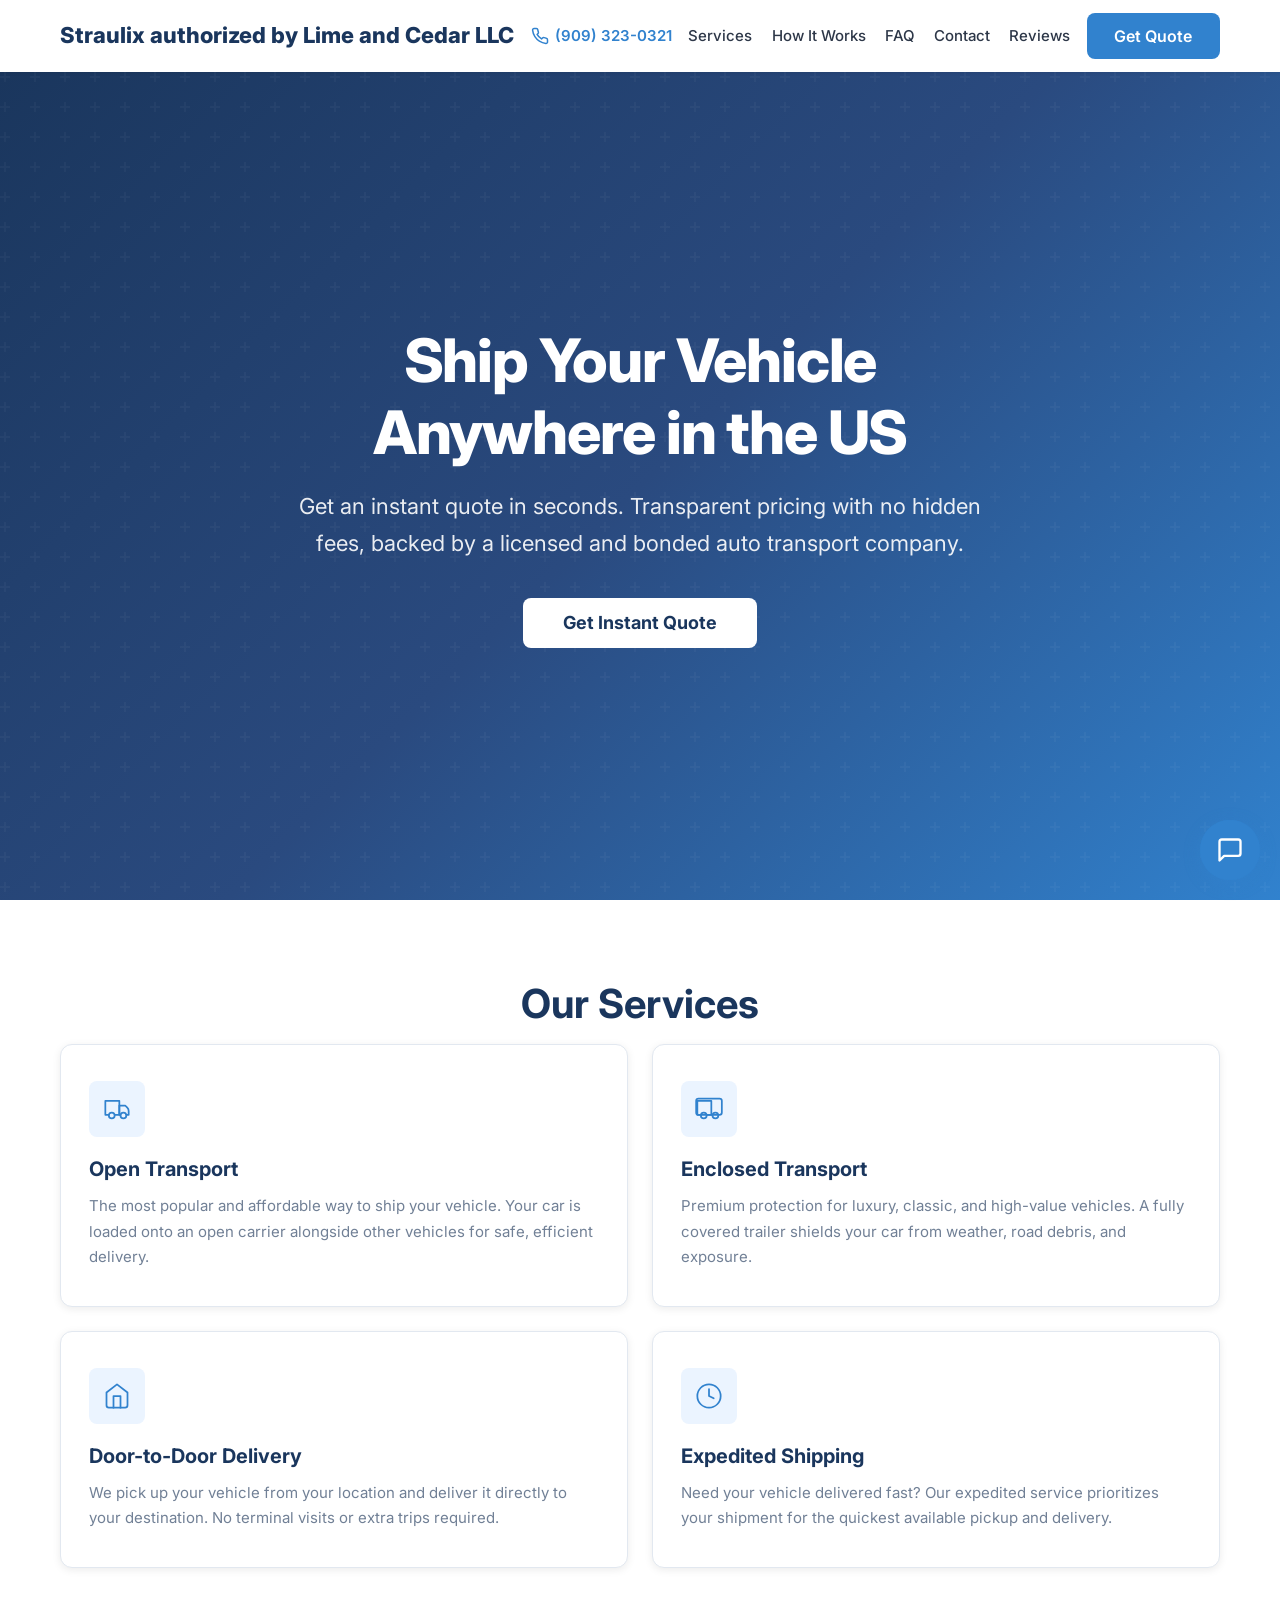
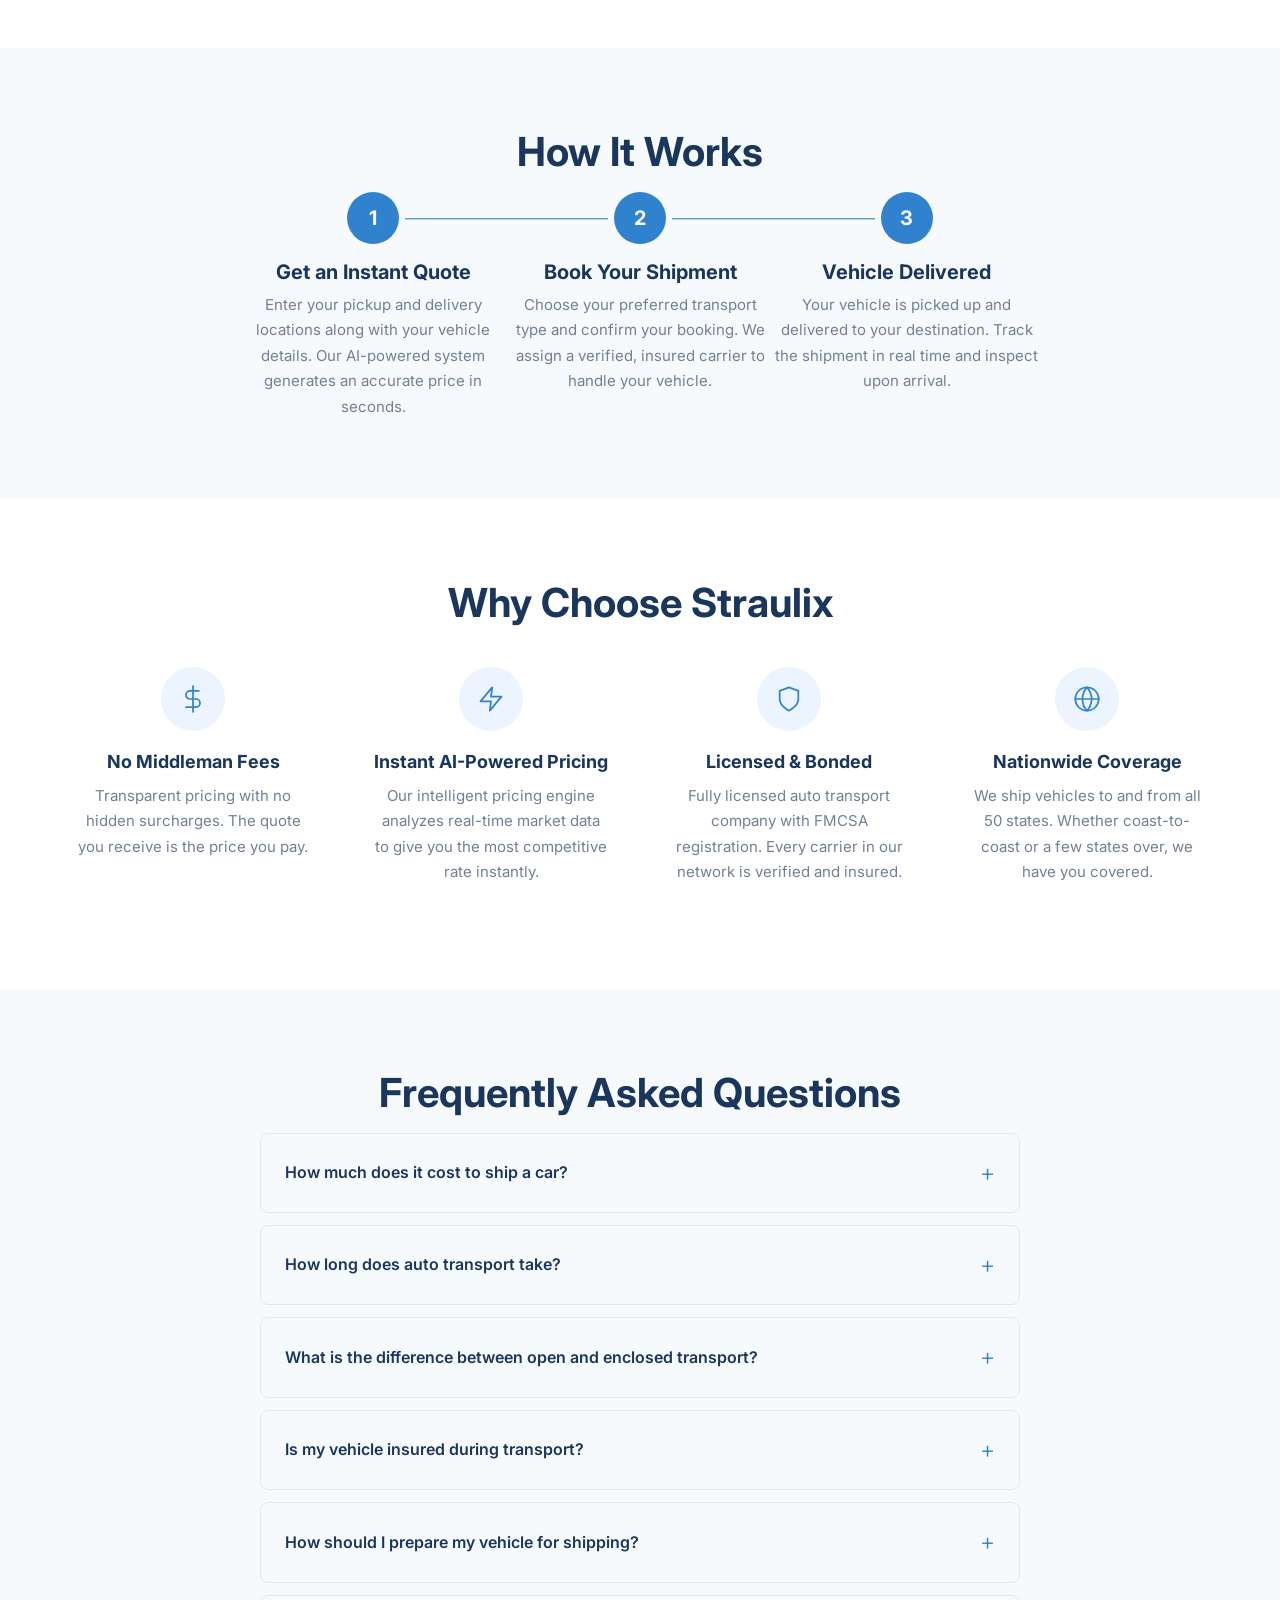
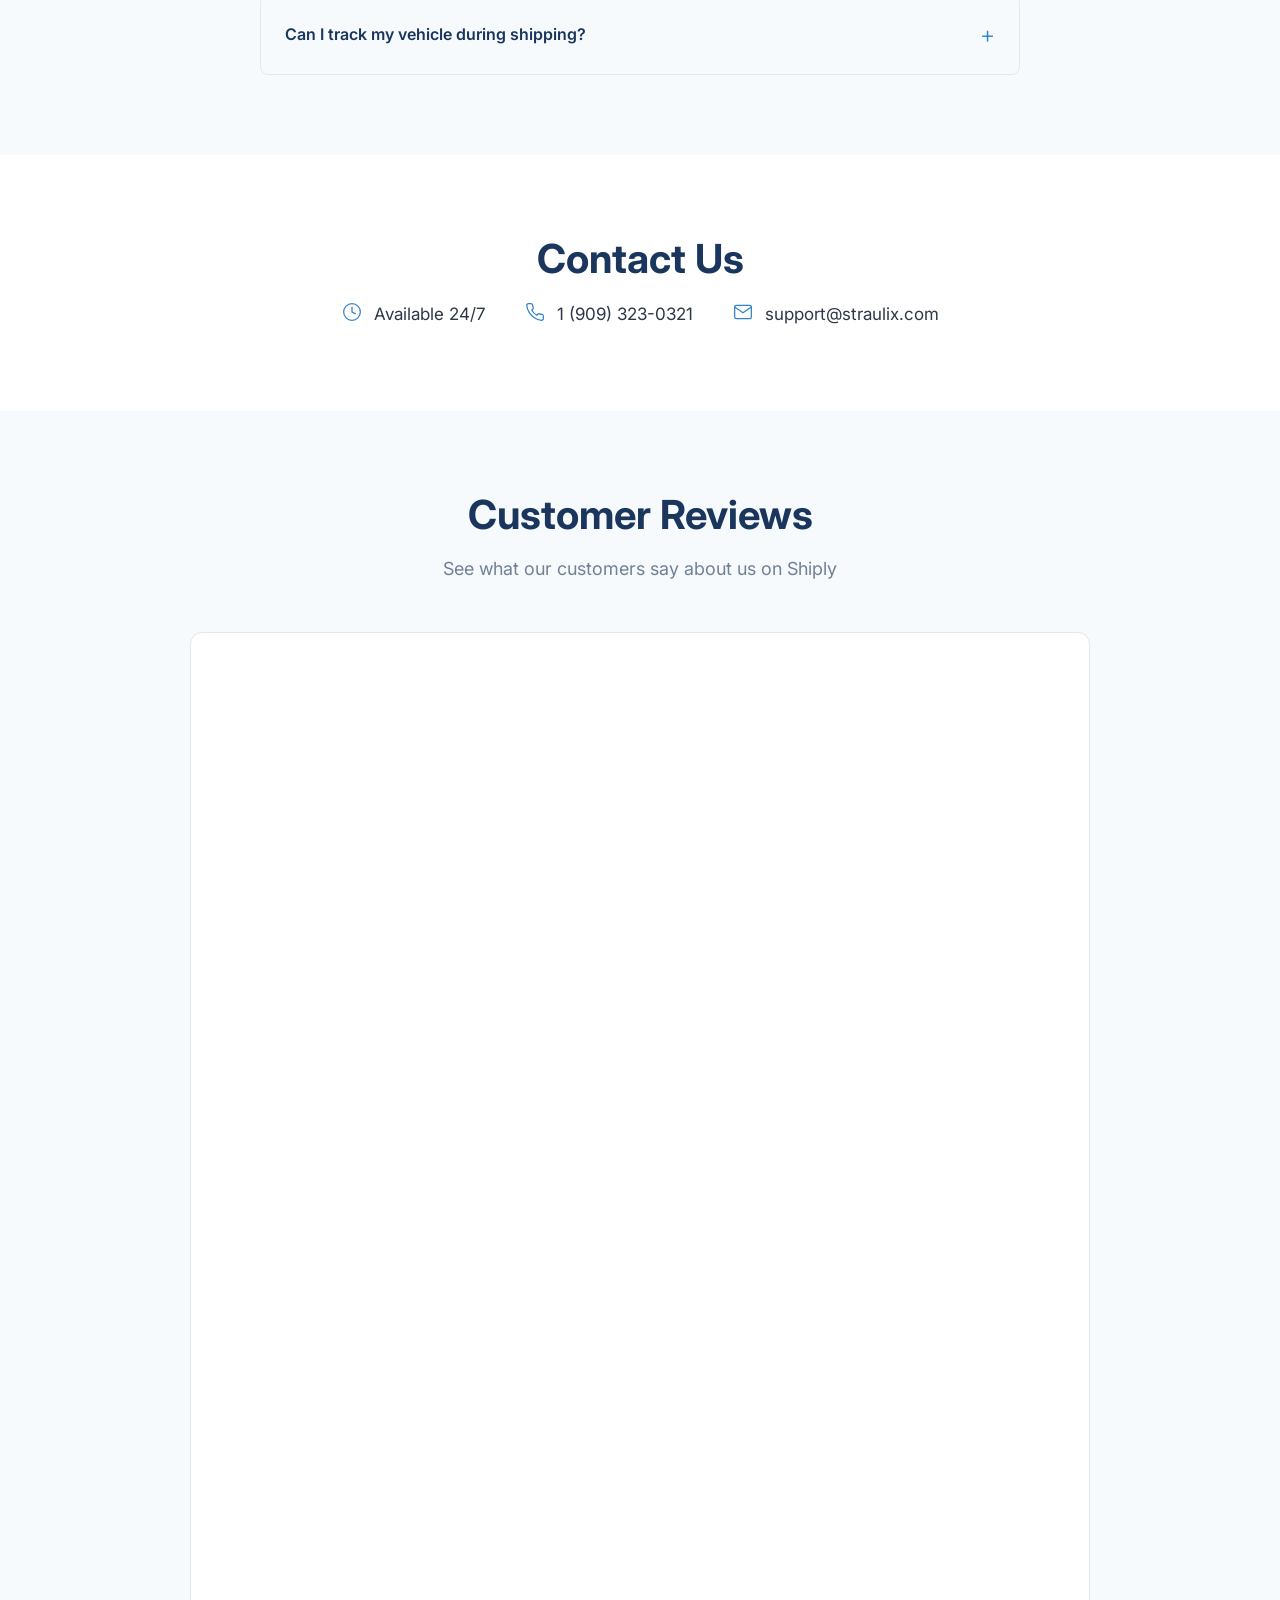
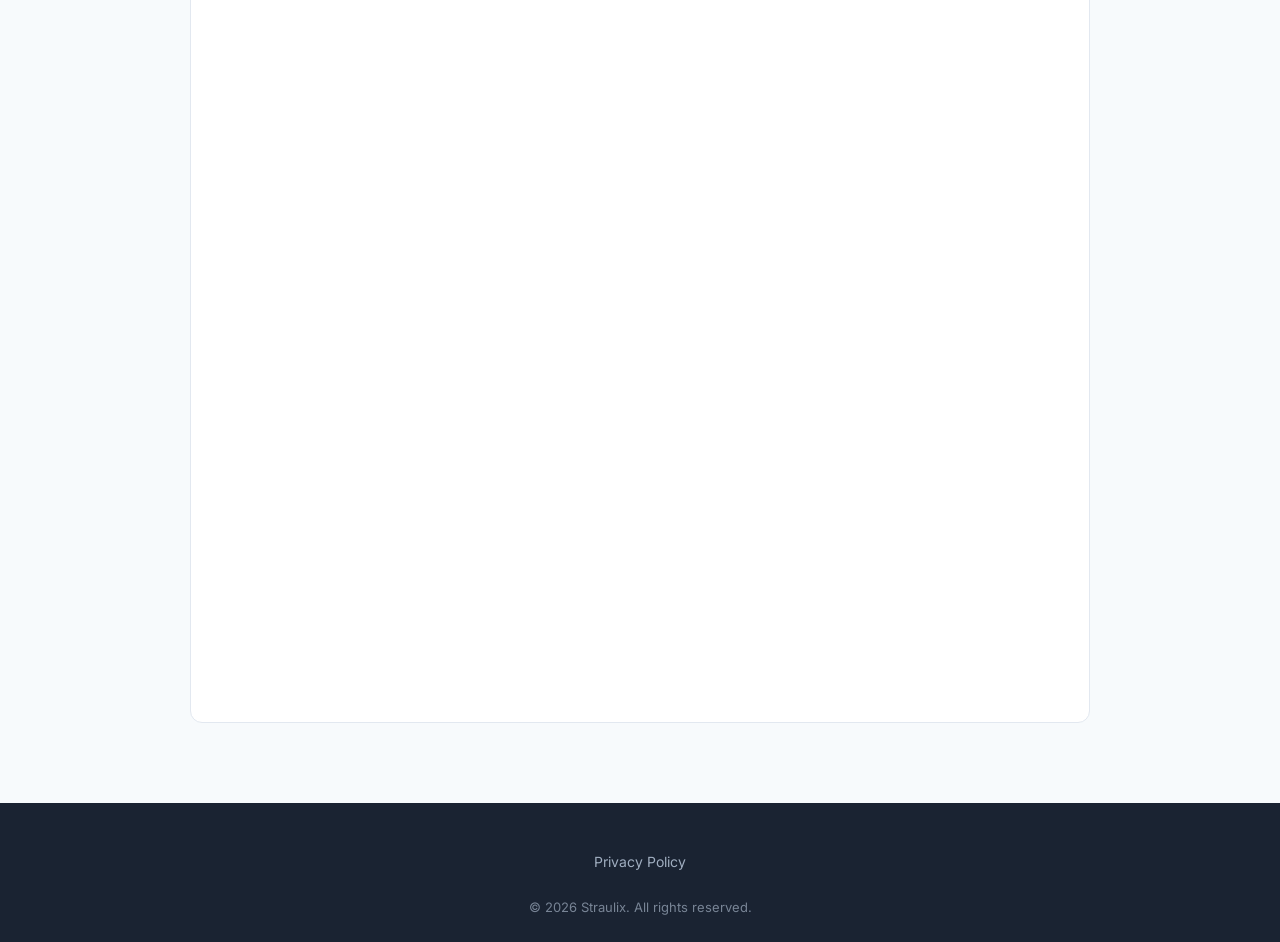
==== commit e03c0c18: "deploy 2026-04-12_19:24:42" ====
--- a/index.html
+++ b/index.html
@@ -3,15 +3,15 @@
 <head>
 	<meta charset="UTF-8">
 	<meta name="viewport" content="width=device-width, initial-scale=1.0">
-	<title>Straulix - Ship Your Vehicle Anywhere in the US | Licensed Auto Transport Broker</title>
-	<meta name="description" content="Straulix is a licensed US auto transport broker offering instant AI-powered quotes, open and enclosed transport, door-to-door delivery, and expedited shipping with no hidden fees.">
+	<title>Straulix - Ship Your Vehicle Anywhere in the US | Licensed Auto Transport Company</title>
+	<meta name="description" content="Straulix is a licensed US auto transport company offering instant AI-powered quotes, open and enclosed transport, door-to-door delivery, and expedited shipping with no hidden fees.">
 	<meta name="robots" content="index, follow">
 	<link rel="canonical" href="https://straulix.com/">
 
 	<!-- Open Graph -->
 	<meta property="og:type" content="website">
 	<meta property="og:title" content="Straulix - Ship Your Vehicle Anywhere in the US">
-	<meta property="og:description" content="Licensed US auto transport broker. Get instant AI-powered quotes with no hidden fees. Open and enclosed transport, door-to-door delivery, expedited shipping.">
+	<meta property="og:description" content="Licensed US auto transport company. Get instant AI-powered quotes with no hidden fees. Open and enclosed transport, door-to-door delivery, expedited shipping.">
 	<meta property="og:url" content="https://straulix.com/">
 	<meta property="og:site_name" content="Straulix">
 	<meta property="og:locale" content="en_US">
@@ -22,7 +22,7 @@
 	<!-- Twitter Card -->
 	<meta name="twitter:card" content="summary_large_image">
 	<meta name="twitter:title" content="Straulix - Ship Your Vehicle Anywhere in the US">
-	<meta name="twitter:description" content="Licensed US auto transport broker. Instant AI-powered quotes, no hidden fees. Open and enclosed transport nationwide.">
+	<meta name="twitter:description" content="Licensed US auto transport company. Instant AI-powered quotes, no hidden fees. Open and enclosed transport nationwide.">
 	<meta name="twitter:image" content="https://straulix.com/img/og-image.jpg">
 
 	<!-- Sitemap & Robots -->
@@ -37,10 +37,10 @@
 	<style>
 		*,*::before,*::after{box-sizing:border-box;margin:0;padding:0}
 		body{font-family:'Inter',system-ui,-apple-system,sans-serif;line-height:1.6;color:#2d3748}
-		.header{position:fixed;top:0;left:0;width:100%;height:72px;background:#fff;box-shadow:0 1px 4px rgba(0,0,0,0.08);z-index:1000}
-		.header .container{display:flex;align-items:center;justify-content:space-between;height:100%;max-width:1200px;margin:0 auto;padding:0 20px}
-		.header__logo{font-size:1.375rem;font-weight:800;color:#1a365d;text-decoration:none}
-		.header__phone{display:flex;align-items:center;gap:6px;font-size:0.9375rem;font-weight:600;color:#3182ce;text-decoration:none;white-space:nowrap}
+		.header{position:fixed;top:0;left:0;width:100%;min-height:72px;background:#fff;box-shadow:0 1px 4px rgba(0,0,0,0.08);z-index:1000}
+		.header .container{display:flex;align-items:center;justify-content:space-between;flex-wrap:wrap;min-height:72px;max-width:1200px;margin:0 auto;padding:8px 20px}
+		.header__logo{font-size:clamp(0.875rem,1.5vw + 0.5rem,1.375rem);font-weight:800;color:#1a365d;text-decoration:none;flex-shrink:1;min-width:0}
+		.header__phone{display:flex;align-items:center;gap:6px;font-size:clamp(0.75rem,0.5vw + 0.625rem,0.9375rem);font-weight:600;color:#3182ce;text-decoration:none;white-space:nowrap}
 		.header__nav{display:flex;align-items:center;gap:32px}
 		.header__nav-link{font-size:0.9375rem;font-weight:500;color:#2d3748;text-decoration:none}
 		.header__hamburger{display:none}
@@ -49,7 +49,7 @@
 		.hero__content{max-width:720px}
 		.hero__title{font-size:3rem;font-weight:800;color:#fff;margin-bottom:20px;line-height:1.2}
 		.hero__subtitle{font-size:1.25rem;opacity:0.9;margin-bottom:36px;line-height:1.7}
-		@media(max-width:767px){.header{height:60px}.header__phone{font-size:0.8125rem}.header__nav{display:none}.hero{min-height:auto;margin-top:60px;padding:48px 20px}.hero__title{font-size:2rem}.hero__subtitle{font-size:1rem}}
+		@media(max-width:1199px){.header{min-height:60px}.header__nav{display:none}.hero{min-height:auto;margin-top:60px;padding:48px 20px}.hero__title{font-size:2rem}.hero__subtitle{font-size:1rem}}
 	</style>
 
 	<!-- Main stylesheet -->
@@ -61,7 +61,7 @@
 		"@context": "https://schema.org",
 		"@type": "LocalBusiness",
 		"name": "Straulix",
-		"description": "Licensed US auto transport broker offering instant AI-powered quotes, open and enclosed transport, door-to-door delivery, and expedited shipping.",
+		"description": "Licensed US auto transport company offering instant AI-powered quotes, open and enclosed transport, door-to-door delivery, and expedited shipping.",
 		"url": "https://straulix.com",
 		"telephone": "+1-909-323-0321",
 		"email": "support@straulix.com",
@@ -93,7 +93,7 @@
 		"@type": "WebSite",
 		"name": "Straulix",
 		"url": "https://straulix.com",
-		"description": "Licensed US auto transport broker with instant AI-powered pricing.",
+		"description": "Licensed US auto transport company with instant AI-powered pricing.",
 		"potentialAction": {
 			"@type": "SearchAction",
 			"target": "https://straulix.com/?q={search_term_string}",
@@ -166,7 +166,7 @@
 		"@context": "https://schema.org",
 		"@type": "HowTo",
 		"name": "How to Ship Your Vehicle with Straulix",
-		"description": "Ship your vehicle anywhere in the US in three simple steps using Straulix auto transport brokerage.",
+		"description": "Ship your vehicle anywhere in the US in three simple steps using Straulix auto transport service.",
 		"step": [
 			{
 				"@type": "HowToStep",
@@ -195,7 +195,7 @@
 	<!-- Header / Navigation -->
 	<header class="header" role="banner">
 		<div class="container">
-			<a href="/" class="header__logo" aria-label="Straulix Home">Straulix</a>
+			<a href="/" class="header__logo" aria-label="Straulix Home">Straulix authorized by Lime and Cedar LLC</a>
 			<a href="tel:+19093230321" class="header__phone" aria-label="Call us">
 				<svg xmlns="http://www.w3.org/2000/svg" width="18" height="18" viewBox="0 0 24 24" fill="none" stroke="currentColor" stroke-width="2" stroke-linecap="round" stroke-linejoin="round"><path d="M22 16.92v3a2 2 0 0 1-2.18 2 19.79 19.79 0 0 1-8.63-3.07 19.5 19.5 0 0 1-6-6 19.79 19.79 0 0 1-3.07-8.67A2 2 0 0 1 4.11 2h3a2 2 0 0 1 2 1.72 12.84 12.84 0 0 0 .7 2.81 2 2 0 0 1-.45 2.11L8.09 9.91a16 16 0 0 0 6 6l1.27-1.27a2 2 0 0 1 2.11-.45 12.84 12.84 0 0 0 2.81.7A2 2 0 0 1 22 16.92z"/></svg>
 				(909) 323-0321
@@ -205,6 +205,7 @@
 				<a href="#how-it-works" class="header__nav-link">How It Works</a>
 				<a href="#faq" class="header__nav-link">FAQ</a>
 				<a href="#contact" class="header__nav-link">Contact</a>
+				<a href="#reviews" class="header__nav-link">Reviews</a>
 			</nav>
 			<button type="button" class="btn header__cta" onclick="document.querySelector('.chat-widget-toggle').click()">Get Quote</button>
 			<button class="header__hamburger" aria-label="Toggle menu" aria-expanded="false">
@@ -223,7 +224,7 @@
 				<h1 id="hero-title" class="hero__title">Ship Your Vehicle Anywhere in the US</h1>
 				<p class="hero__subtitle">
 					Get an instant quote in seconds. Transparent pricing with no hidden fees,
-					backed by a licensed and bonded auto transport broker.
+					backed by a licensed and bonded auto transport company.
 				</p>
 				<button type="button" class="hero__cta" onclick="document.querySelector('.chat-widget-toggle').click()">Get Instant Quote</button>
 			</div>
@@ -357,7 +358,7 @@
 						</div>
 						<h3 class="why-choose__title">No Middleman Fees</h3>
 						<p class="why-choose__desc">
-							Transparent pricing with no hidden broker surcharges. The quote you
+							Transparent pricing with no hidden surcharges. The quote you
 							receive is the price you pay.
 						</p>
 					</div>
@@ -383,7 +384,7 @@
 						</div>
 						<h3 class="why-choose__title">Licensed &amp; Bonded</h3>
 						<p class="why-choose__desc">
-							Fully licensed auto transport broker with FMCSA registration. Every carrier
+							Fully licensed auto transport company with FMCSA registration. Every carrier
 							in our network is verified and insured.
 						</p>
 					</div>
@@ -526,6 +527,36 @@
 			</div>
 		</section>
 
+		<!-- Reviews Section -->
+		<section id="reviews" class="section section--alt" aria-labelledby="reviews-title">
+			<div class="container">
+				<h2 id="reviews-title" class="section__title">Customer Reviews</h2>
+				<p class="section__subtitle">See what our customers say about us on Shiply</p>
+				<div class="reviews__wrapper">
+					<iframe
+						id="shiply-reviews-iframe"
+						class="reviews__iframe"
+						src="https://www.shiply.com/us/transport-provider/straulix"
+						title="Straulix reviews on Shiply"
+						loading="lazy"
+						referrerpolicy="no-referrer"
+						scrolling="no"
+					></iframe>
+					<div class="reviews__loading" id="reviews-loading" aria-hidden="false">
+						<div class="reviews__spinner"></div>
+						<p>Loading reviews...</p>
+					</div>
+					<div class="reviews__fallback" id="reviews-fallback" aria-hidden="true" style="display:none;">
+						<p>Unable to load reviews inline.</p>
+						<a href="https://www.shiply.com/us/transport-provider/straulix"
+							target="_blank" rel="noopener noreferrer" class="btn">
+							View Reviews on Shiply
+						</a>
+					</div>
+				</div>
+			</div>
+		</section>
+
 	</main>
 
 	<!-- Footer -->
@@ -544,5 +575,103 @@
 	<!-- Chatbot Widget Script -->
 	<script src="js/chat-widget.js" defer></script>
 
+	<!-- Shiply iframe fallback detection -->
+	<script>
+	(function () {
+		var iframe = document.getElementById('shiply-reviews-iframe');
+		var loading = document.getElementById('reviews-loading');
+		var fallback = document.getElementById('reviews-fallback');
+		var section = document.getElementById('reviews');
+		if (!iframe || !loading || !fallback || !section) return;
+
+		var timeout;
+		var loaded = false;
+
+		iframe.addEventListener('load', function () {
+			if (timeout) clearTimeout(timeout);
+			loaded = true;
+			try {
+				if (iframe.contentWindow.location.href === 'about:blank') {
+					showFallback();
+					return;
+				}
+			} catch (e) { /* cross-origin = OK, Shiply loaded */ }
+			loading.classList.add('hidden');
+			loading.setAttribute('aria-hidden', 'true');
+		});
+
+		iframe.addEventListener('error', function () {
+			if (timeout) clearTimeout(timeout);
+			showFallback();
+		});
+
+		// Start timeout only when section is visible (loading="lazy" delays iframe load)
+		if ('IntersectionObserver' in window) {
+			new IntersectionObserver(function (entries, observer) {
+				if (entries[0].isIntersecting) {
+					observer.disconnect();
+					if (!loaded) {
+						timeout = setTimeout(showFallback, 15000);
+					}
+				}
+			}).observe(section);
+		} else {
+			timeout = setTimeout(showFallback, 15000);
+		}
+
+		function showFallback() {
+			iframe.style.display = 'none';
+			loading.style.display = 'none';
+			fallback.style.display = 'block';
+			fallback.setAttribute('aria-hidden', 'false');
+		}
+	})();
+	</script>
+
+	<!-- Shiply iframe dynamic sizing (cross-origin: can't measure, use measured data) -->
+	<script>
+	(function () {
+		var SHIPLY_NAV = 50;
+		// Measured: [iframeWidth, contentEndY, bodyHeight]
+		var DATA = [
+			[335, 2728, 3499],
+			[375, 2654, 3343],
+			[728, 1938, 2492],
+			[900, 1718, 2219]
+		];
+
+		var wrapper = document.querySelector('.reviews__wrapper');
+		var iframe = document.getElementById('shiply-reviews-iframe');
+		if (!wrapper || !iframe) return;
+
+		function lerp(w, idx) {
+			if (w <= DATA[0][0]) return DATA[0][idx];
+			if (w >= DATA[DATA.length - 1][0]) return DATA[DATA.length - 1][idx];
+			for (var i = 0; i < DATA.length - 1; i++) {
+				if (w <= DATA[i + 1][0]) {
+					var t = (w - DATA[i][0]) / (DATA[i + 1][0] - DATA[i][0]);
+					return Math.round(DATA[i][idx] + t * (DATA[i + 1][idx] - DATA[i][idx]));
+				}
+			}
+			return DATA[DATA.length - 1][idx];
+		}
+
+		function update() {
+			var w = wrapper.clientWidth;
+			var contentEnd = lerp(w, 1);
+			var bodyH = lerp(w, 2);
+			wrapper.style.height = (contentEnd - SHIPLY_NAV + 20) + 'px';
+			iframe.style.height = (bodyH + 200) + 'px';
+		}
+
+		if ('ResizeObserver' in window) {
+			new ResizeObserver(update).observe(wrapper);
+		} else {
+			window.addEventListener('resize', update);
+		}
+		update();
+	})();
+	</script>
+
 </body>
 </html>
--- a/css/style.css
+++ b/css/style.css
@@ -199,28 +199,34 @@
 	top: 0;
 	left: 0;
 	width: 100%;
-	height: var(--header-height);
+	min-height: var(--header-height);
 	background-color: var(--color-white);
 	box-shadow: 0 1px 4px var(--color-shadow);
 	z-index: 1000;
 }
 
 .header .container {
+	position: relative;
 	display: flex;
 	align-items: center;
 	justify-content: space-between;
-	height: 100%;
+	flex-wrap: wrap;
+	min-height: var(--header-height);
+	padding-top: 8px;
+	padding-bottom: 8px;
 }
 
 .header__logo {
 	display: flex;
 	align-items: center;
 	gap: 10px;
-	font-size: 1.375rem;
+	font-size: clamp(0.875rem, 1.5vw + 0.5rem, 1.375rem);
 	font-weight: 800;
 	color: var(--color-primary);
 	text-decoration: none;
-	flex-shrink: 0;
+	flex-shrink: 1;
+	min-width: 0;
+	white-space: nowrap;
 }
 
 .header__logo img {
@@ -231,11 +237,11 @@
 .header__nav {
 	display: flex;
 	align-items: center;
-	gap: 32px;
+	gap: clamp(12px, 1.5vw, 24px);
 }
 
 .header__nav-link {
-	font-size: 0.9375rem;
+	font-size: clamp(0.8125rem, 0.5vw + 0.625rem, 0.9375rem);
 	font-weight: 500;
 	color: var(--color-text);
 	text-decoration: none;
@@ -266,7 +272,7 @@
 	display: flex;
 	align-items: center;
 	gap: 6px;
-	font-size: 0.9375rem;
+	font-size: clamp(0.75rem, 0.5vw + 0.625rem, 0.9375rem);
 	font-weight: 600;
 	color: var(--color-accent);
 	text-decoration: none;
@@ -284,6 +290,8 @@
 
 .header__cta {
 	flex-shrink: 0;
+	padding: clamp(8px, 1vw, 14px) clamp(16px, 2vw, 32px);
+	font-size: clamp(0.8125rem, 0.5vw + 0.625rem, 1rem);
 }
 
 /* Hamburger Menu */
@@ -676,6 +684,72 @@
 }
 
 /* ============================================================
+   7b. Reviews
+   ============================================================ */
+.reviews__wrapper {
+	position: relative;
+	width: 100%;
+	max-width: 900px;
+	margin: 0 auto;
+	border: 1px solid var(--color-border);
+	border-radius: var(--radius-lg);
+	overflow: hidden;
+	background-color: var(--color-white);
+}
+
+.reviews__iframe {
+	display: block;
+	width: 100%;
+	border: none;
+	margin-top: -50px;
+}
+
+.reviews__loading {
+	position: absolute;
+	top: 0;
+	left: 0;
+	width: 100%;
+	height: 100%;
+	display: flex;
+	flex-direction: column;
+	align-items: center;
+	justify-content: center;
+	gap: 16px;
+	background-color: var(--color-white);
+	color: var(--color-text-light);
+	z-index: 1;
+	transition: opacity 0.4s ease;
+}
+
+.reviews__loading.hidden {
+	opacity: 0;
+	pointer-events: none;
+}
+
+.reviews__spinner {
+	width: 36px;
+	height: 36px;
+	border: 3px solid var(--color-border);
+	border-top-color: var(--color-accent);
+	border-radius: 50%;
+	animation: reviews-spin 0.8s linear infinite;
+}
+
+@keyframes reviews-spin {
+	to { transform: rotate(360deg); }
+}
+
+.reviews__fallback {
+	text-align: center;
+	padding: 48px 24px;
+	color: var(--color-text-light);
+}
+
+.reviews__fallback .btn {
+	margin-top: 20px;
+}
+
+/* ============================================================
    8. Footer
    ============================================================ */
 .footer {
@@ -1066,9 +1140,9 @@
 }
 
 /* ============================================================
-   Responsive — Desktop (1024px)
-   ============================================================ */
-@media (min-width: 1024px) {
+   Responsive — Desktop (1200px)
+   ============================================================ */
+@media (min-width: 1200px) {
 	.hero__title {
 		font-size: 3.75rem;
 	}
@@ -1087,11 +1161,15 @@
 }
 
 /* ============================================================
-   Responsive — Mobile (max 767px)
-   ============================================================ */
-@media (max-width: 767px) {
+   Responsive — Mobile & Tablet (max 1199px)
+   ============================================================ */
+@media (max-width: 1199px) {
 	:root {
 		--header-height: 60px;
+	}
+
+	.header .container {
+		padding-right: 60px;
 	}
 
 	.header__nav {
@@ -1128,16 +1206,23 @@
 		display: none;
 	}
 
-	.header__phone {
-		font-size: 0.8125rem;
-	}
 
 	.header__cta {
 		display: none;
 	}
 
+	.header__logo {
+		white-space: normal;
+		font-size: clamp(0.8125rem, 1.2vw + 0.5rem, 1rem);
+		max-width: calc(100% - 48px);
+	}
+
 	.header__hamburger {
 		display: flex;
+		position: absolute;
+		right: 20px;
+		top: 50%;
+		transform: translateY(-50%);
 	}
 
 	.hero__title {
@@ -1180,3 +1265,4 @@
 		transform: translateY(0) scale(1);
 	}
 }
+
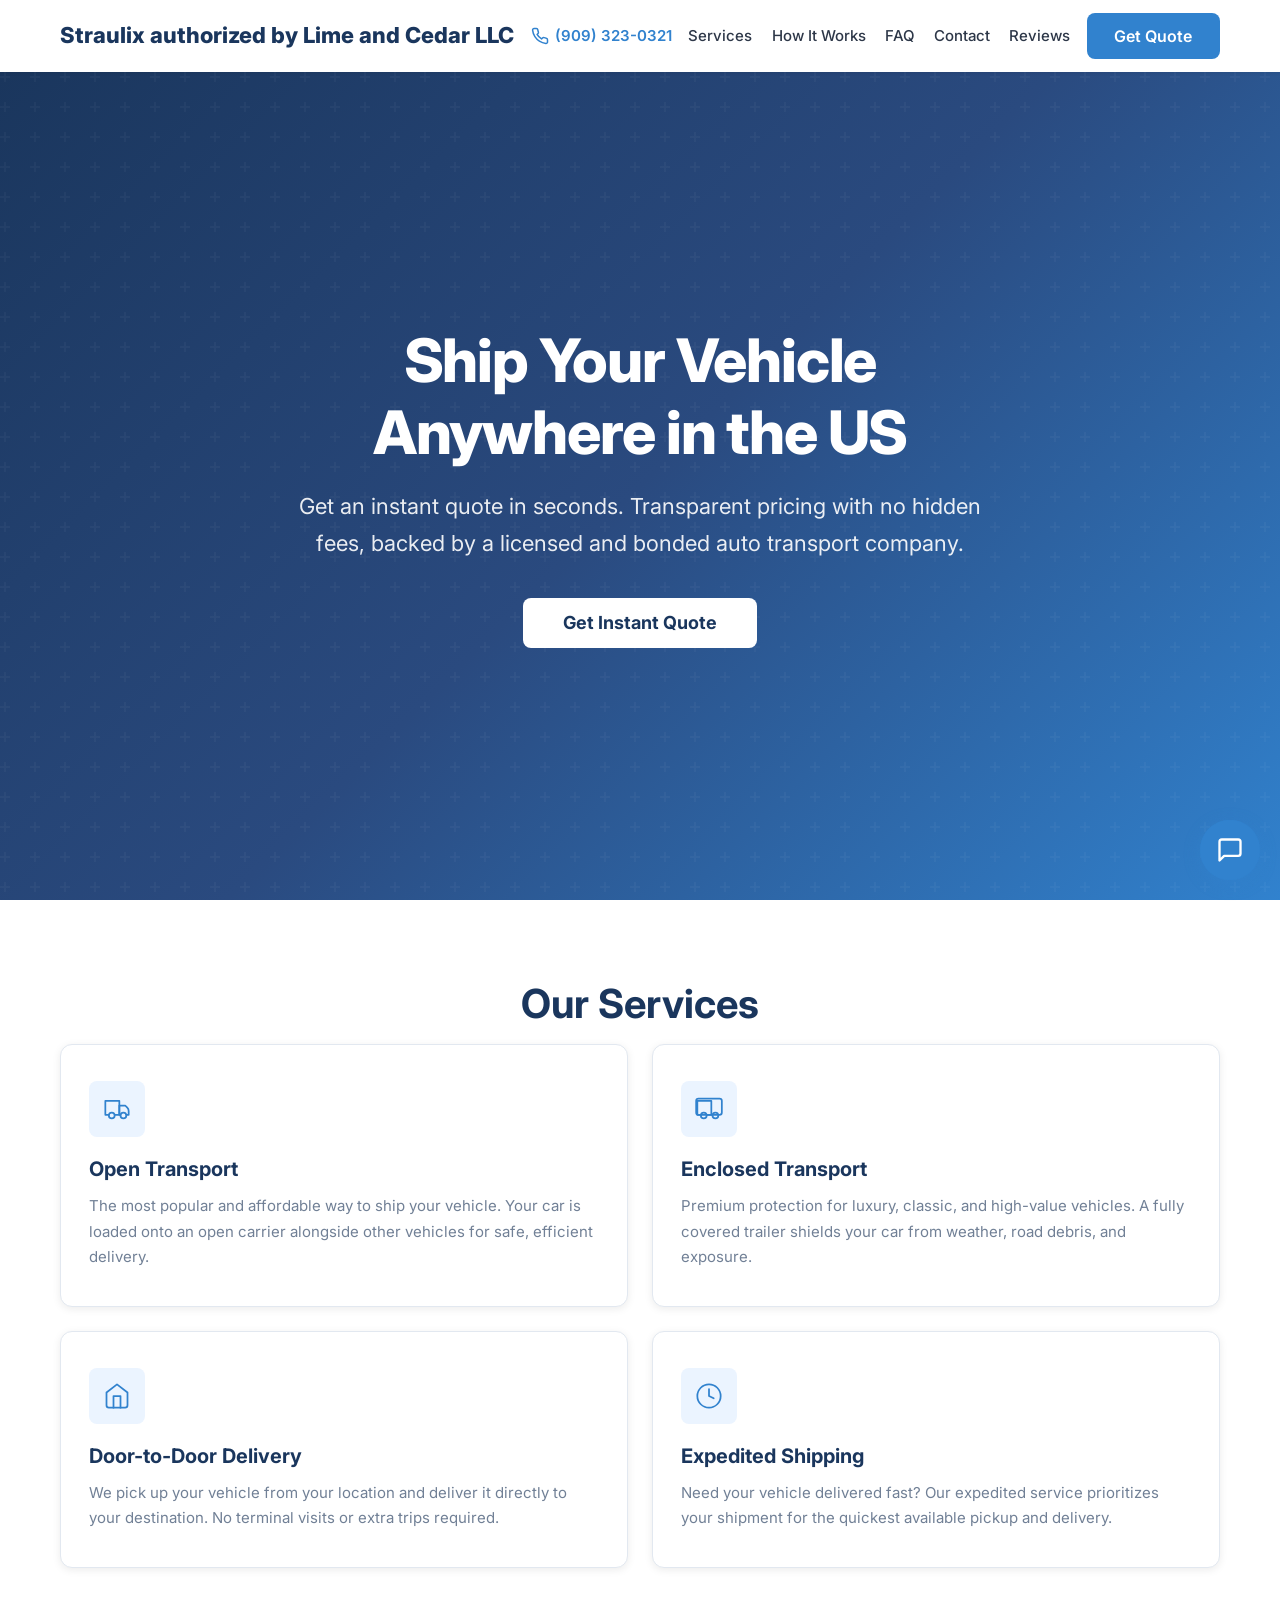
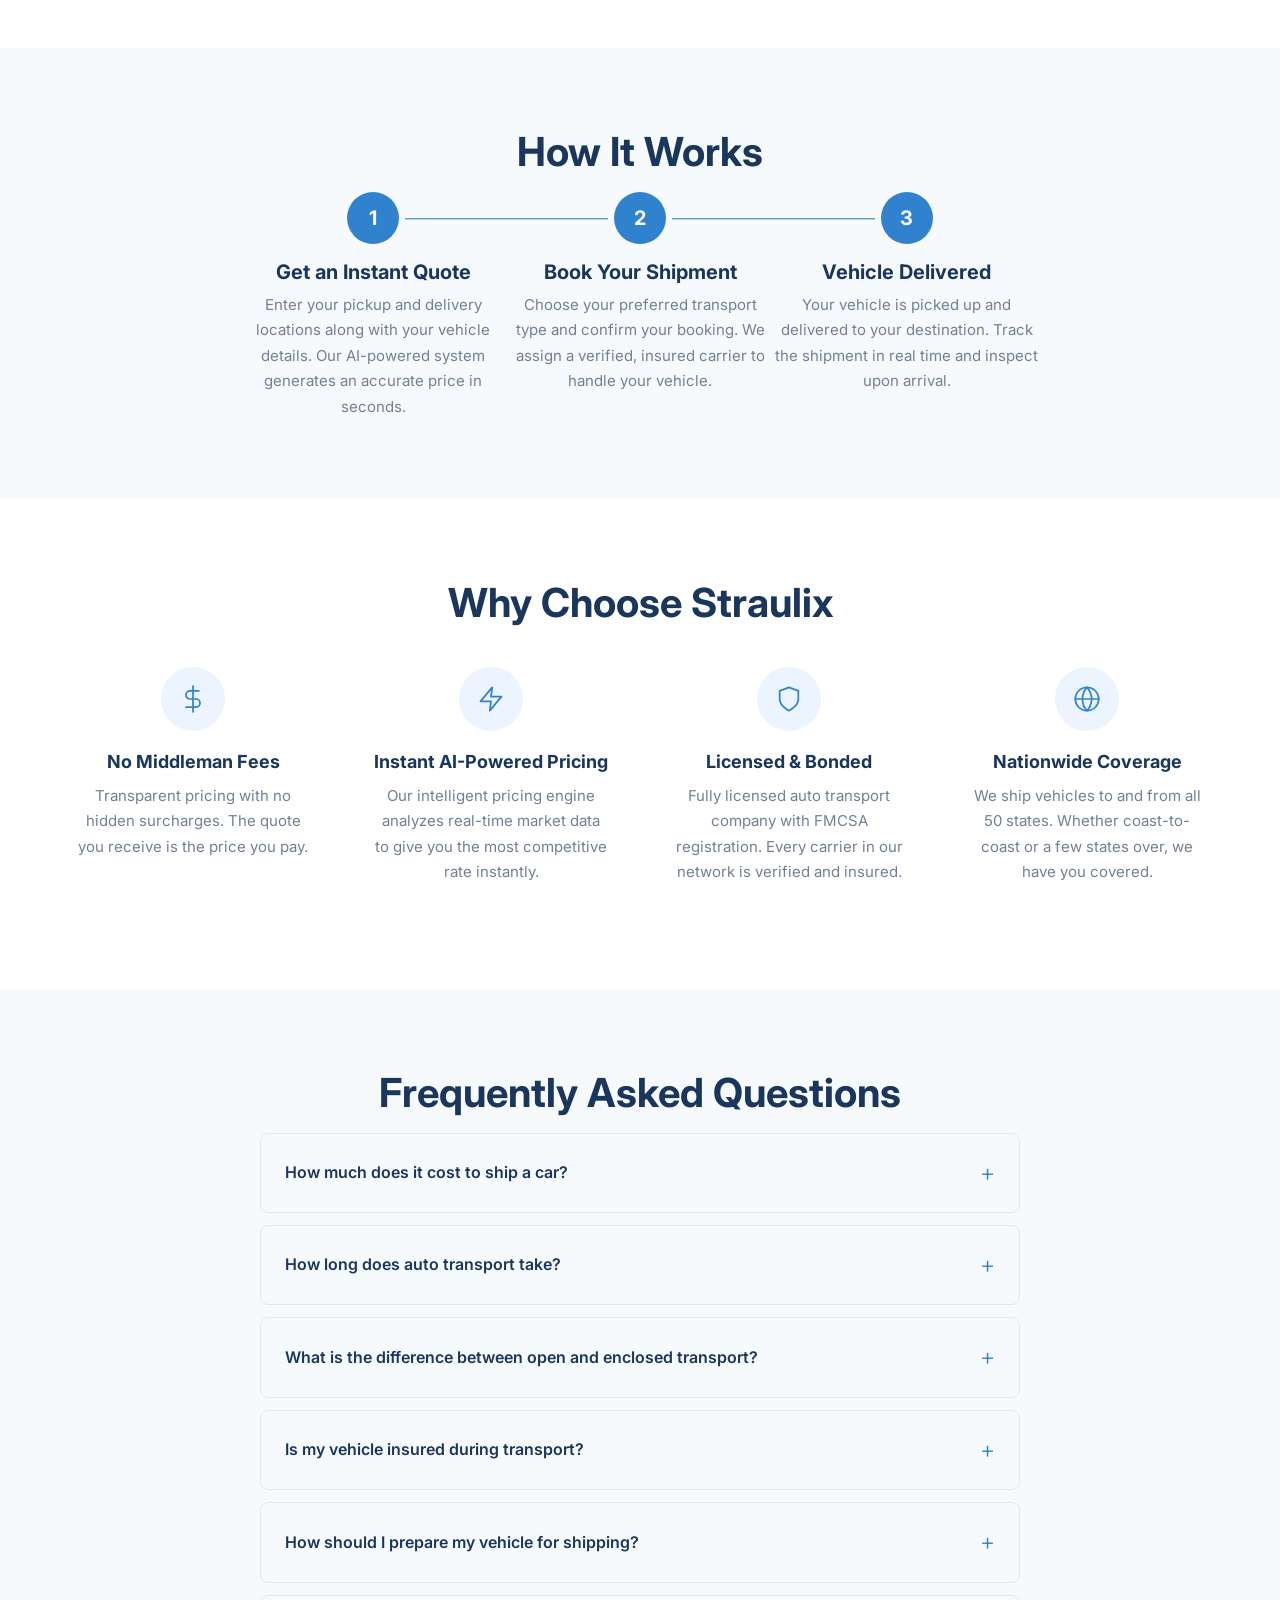
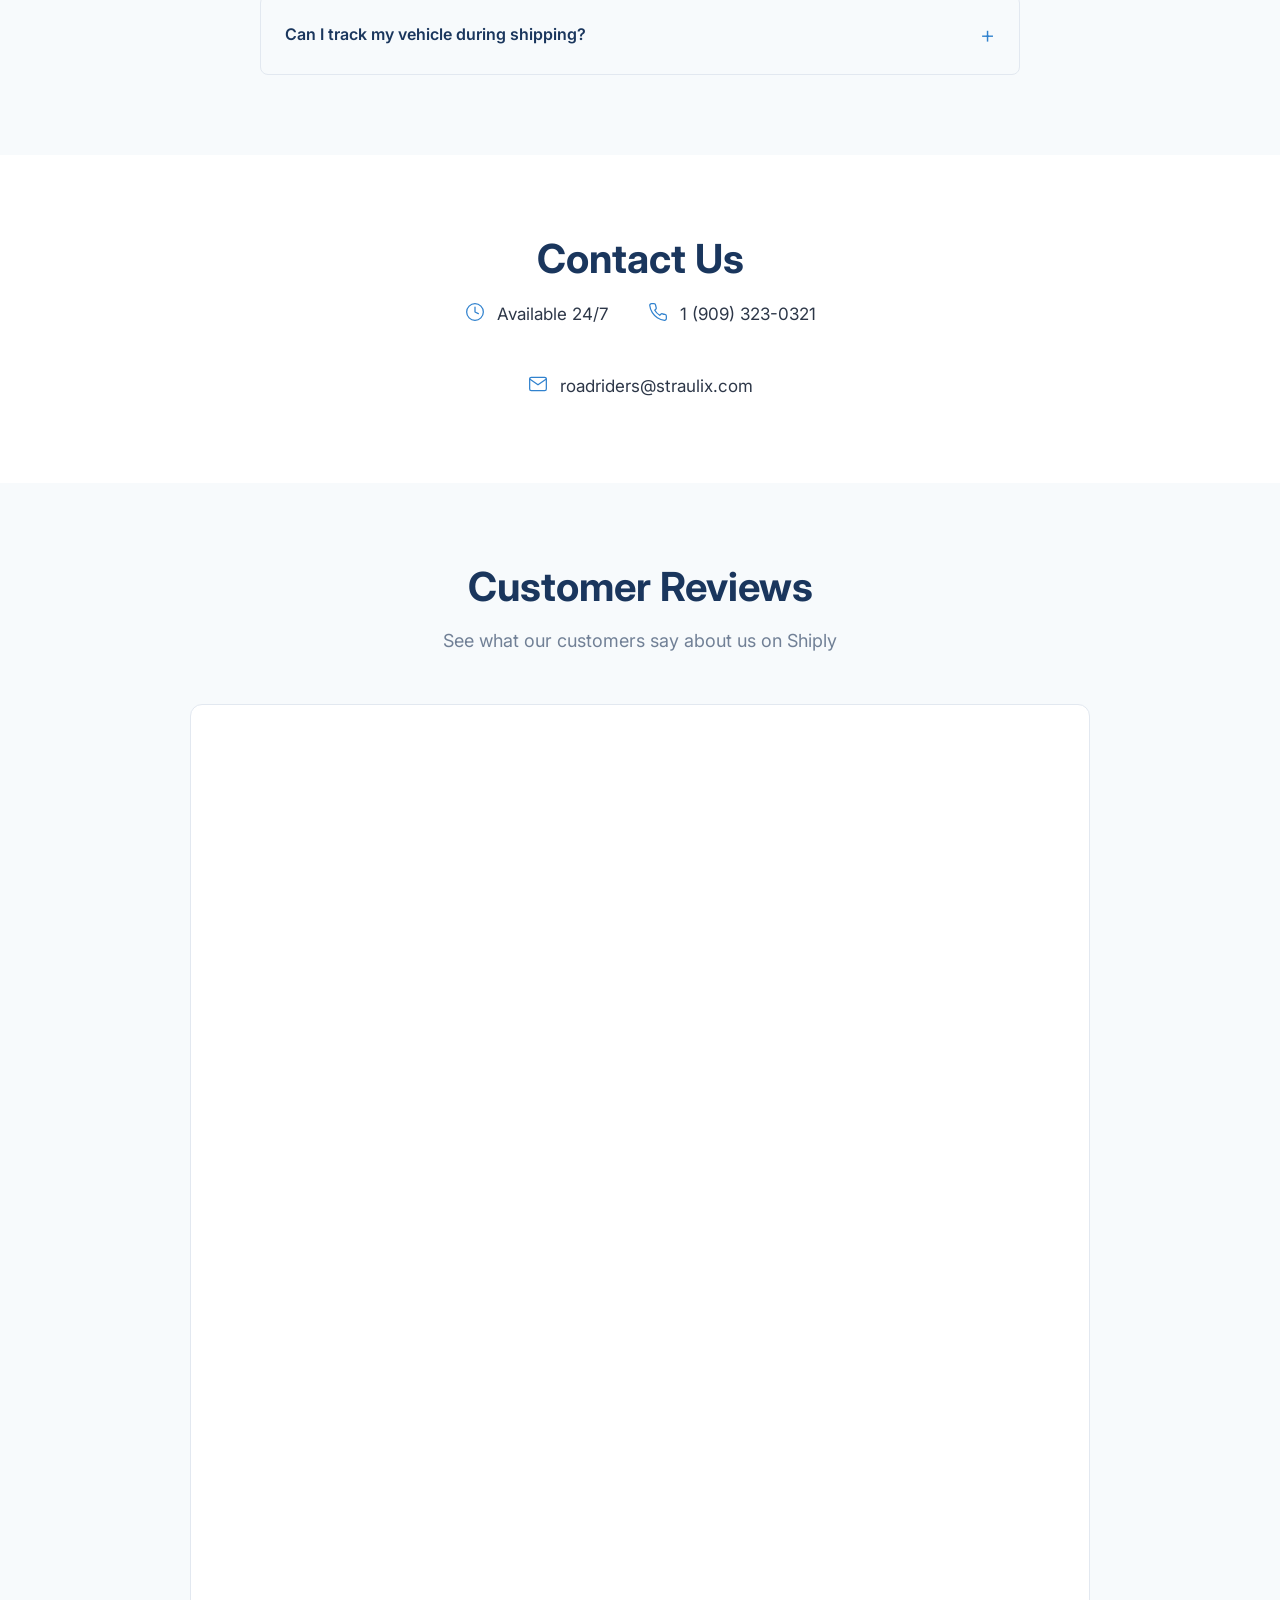
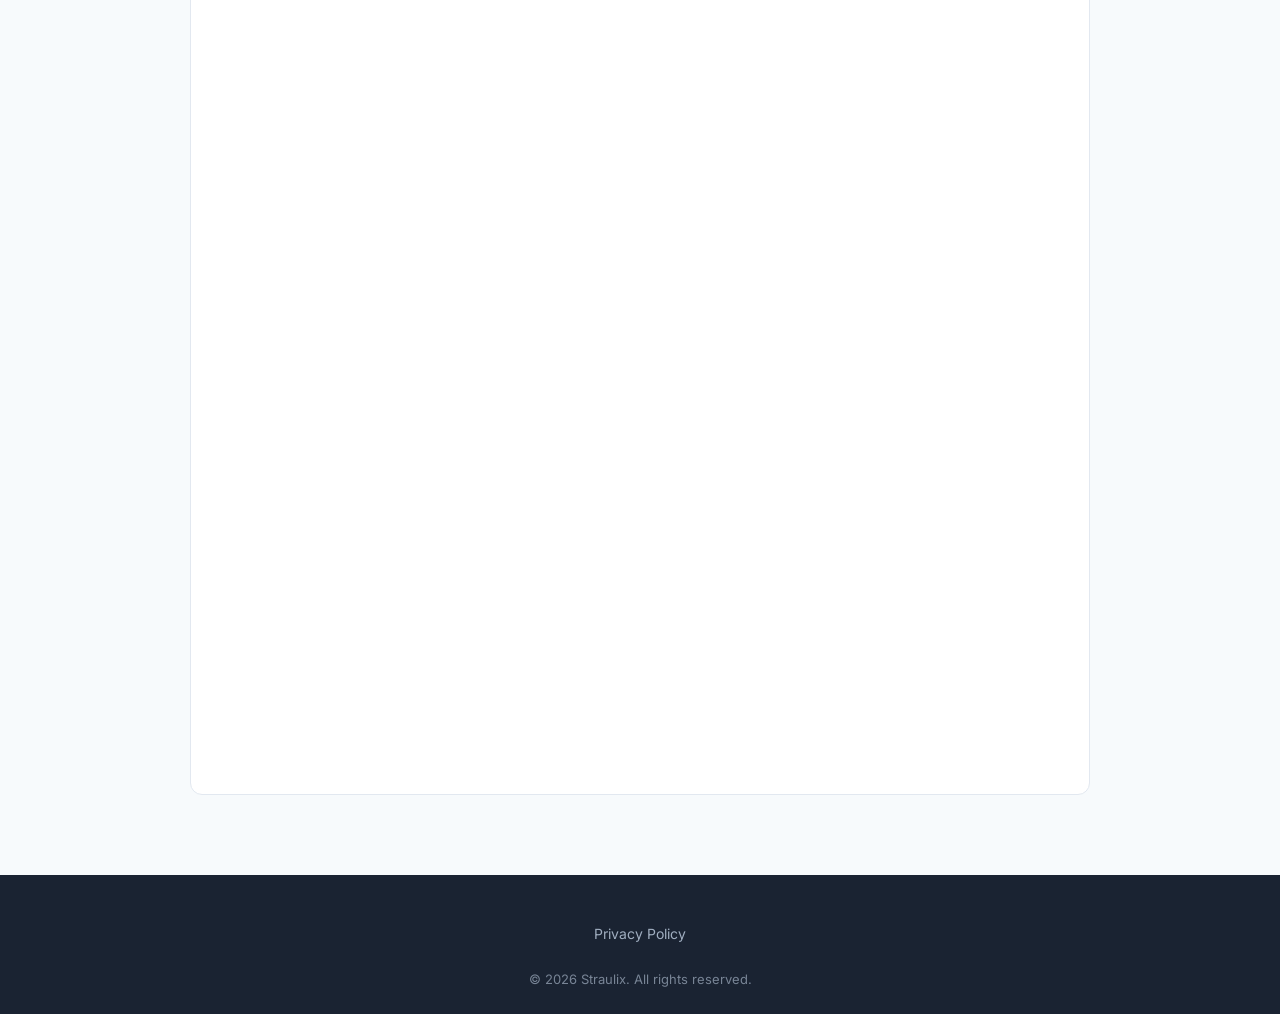
==== commit 5b434f53: "deploy 2026-04-21_17:39:40" ====
--- a/index.html
+++ b/index.html
@@ -64,7 +64,7 @@
 		"description": "Licensed US auto transport company offering instant AI-powered quotes, open and enclosed transport, door-to-door delivery, and expedited shipping.",
 		"url": "https://straulix.com",
 		"telephone": "+1-909-323-0321",
-		"email": "support@straulix.com",
+		"email": "roadriders@straulix.com",
 		"address": {
 			"@type": "PostalAddress",
 			"addressCountry": "US"
@@ -520,7 +520,7 @@
 								<polyline points="22,6 12,13 2,6"/>
 							</svg>
 						</span>
-						<a href="mailto:support@straulix.com">support@straulix.com</a>
+						<a href="mailto:roadriders@straulix.com">roadriders@straulix.com</a>
 					</div>
 
 				</div>
